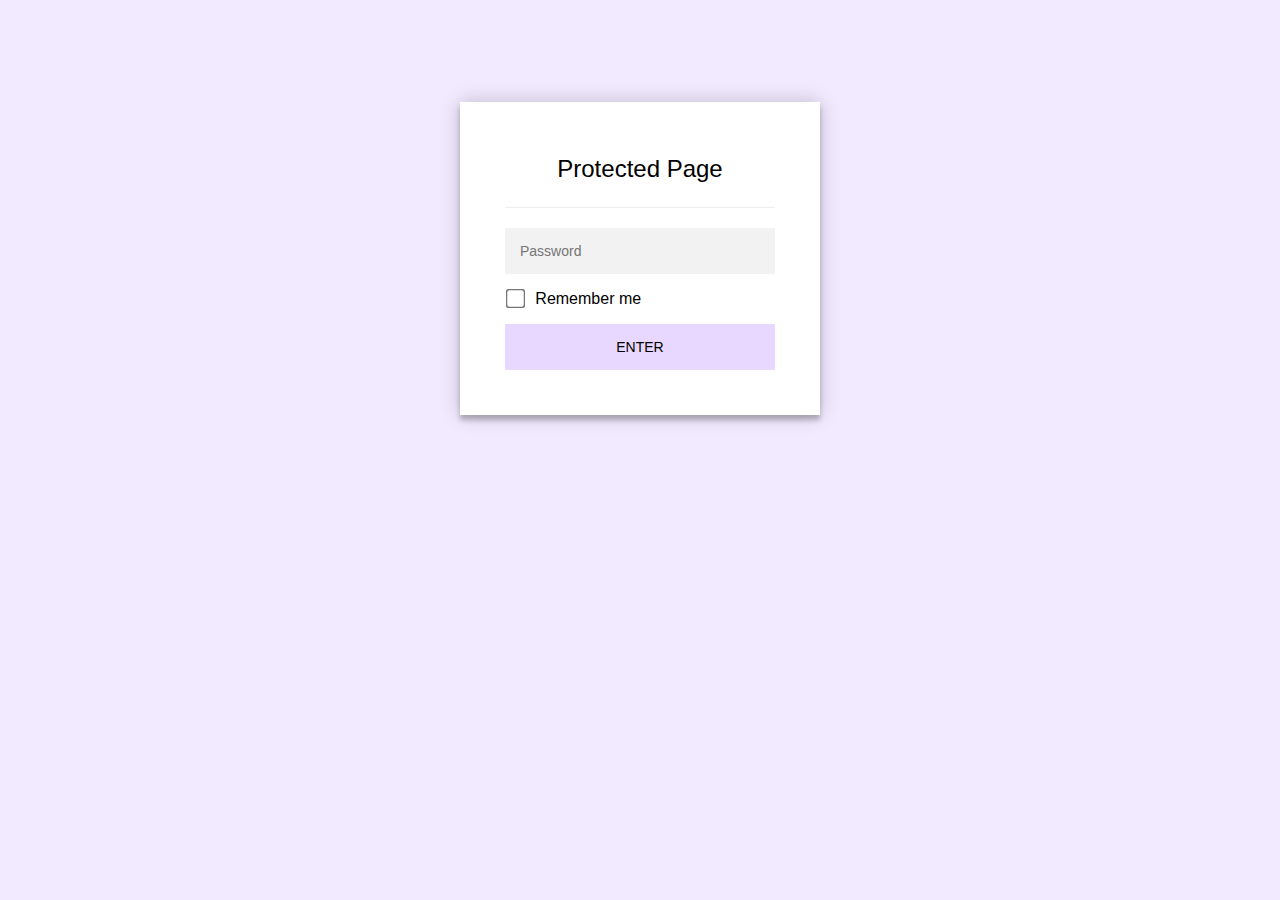
==== nextask/index.html @ 7723ce6f "encrypted" ====
<!DOCTYPE html>
<html class="staticrypt-html">
    <head>
        <meta charset="utf-8" />
        <title>Protected Page</title>
        <meta name="viewport" content="width=device-width, initial-scale=1" />

        <!-- do not cache this page -->
        <meta http-equiv="cache-control" content="max-age=0" />
        <meta http-equiv="cache-control" content="no-cache" />
        <meta http-equiv="expires" content="0" />
        <meta http-equiv="expires" content="Tue, 01 Jan 1980 1:00:00 GMT" />
        <meta http-equiv="pragma" content="no-cache" />

        <style>
            .staticrypt-hr {
                margin-top: 20px;
                margin-bottom: 20px;
                border: 0;
                border-top: 1px solid #eee;
            }

            .staticrypt-page {
                width: 360px;
                padding: 8% 0 0;
                margin: auto;
                box-sizing: border-box;
            }

            .staticrypt-form {
                position: relative;
                z-index: 1;
                background: #ffffff;
                max-width: 360px;
                margin: 0 auto 100px;
                padding: 45px;
                text-align: center;
                box-shadow: 0 0 20px 0 rgba(0, 0, 0, 0.2), 0 5px 5px 0 rgba(0, 0, 0, 0.24);
            }

            .staticrypt-form input[type="password"] {
                outline: 0;
                background: #f2f2f2;
                width: 100%;
                border: 0;
                margin: 0 0 15px;
                padding: 15px;
                box-sizing: border-box;
                font-size: 14px;
            }

            .staticrypt-form .staticrypt-decrypt-button {
                text-transform: uppercase;
                outline: 0;
                background: #E8D8FF;
                width: 100%;
                border: 0;
                padding: 15px;
                color: #000;
                font-size: 14px;
                cursor: pointer;
            }

            .staticrypt-form .staticrypt-decrypt-button:hover,
            .staticrypt-form .staticrypt-decrypt-button:active,
            .staticrypt-form .staticrypt-decrypt-button:focus {
                background: #E8D8FF;
                filter: brightness(92%);
            }

            .staticrypt-html {
                height: 100%;
            }

            .staticrypt-body {
                height: 100%;
                margin: 0;
            }

            .staticrypt-content {
                height: 100%;
                margin-bottom: 1em;
                background: #F2EAFF;
                font-family: "Arial", sans-serif;
                -webkit-font-smoothing: antialiased;
                -moz-osx-font-smoothing: grayscale;
            }

            .staticrypt-instructions {
                margin-top: -1em;
                margin-bottom: 1em;
            }

            .staticrypt-title {
                font-size: 1.5em;
            }

            label.staticrypt-remember {
                display: flex;
                align-items: center;
                margin-bottom: 1em;
            }

            .staticrypt-remember input[type="checkbox"] {
                transform: scale(1.5);
                margin-right: 1em;
            }

            .hidden {
                display: none !important;
            }

            .staticrypt-spinner-container {
                height: 100%;
                display: flex;
                align-items: center;
                justify-content: center;
            }

            .staticrypt-spinner {
                display: inline-block;
                width: 2rem;
                height: 2rem;
                vertical-align: text-bottom;
                border: 0.25em solid gray;
                border-right-color: transparent;
                border-radius: 50%;
                -webkit-animation: spinner-border 0.75s linear infinite;
                animation: spinner-border 0.75s linear infinite;
                animation-duration: 0.75s;
                animation-timing-function: linear;
                animation-delay: 0s;
                animation-iteration-count: infinite;
                animation-direction: normal;
                animation-fill-mode: none;
                animation-play-state: running;
                animation-name: spinner-border;
            }

            @keyframes spinner-border {
                100% {
                    transform: rotate(360deg);
                }
            }
        </style>
    </head>

    <body class="staticrypt-body">
        <div id="staticrypt_loading" class="staticrypt-spinner-container">
            <div class="staticrypt-spinner"></div>
        </div>

        <div id="staticrypt_content" class="staticrypt-content hidden">
            <div class="staticrypt-page">
                <div class="staticrypt-form">
                    <div class="staticrypt-instructions">
                        <p class="staticrypt-title">Protected Page</p>
                        <p></p>
                    </div>

                    <hr class="staticrypt-hr" />

                    <form id="staticrypt-form" action="#" method="post">
                        <input
                            id="staticrypt-password"
                            type="password"
                            name="password"
                            placeholder="Password"
                            autofocus
                        />

                        <label id="staticrypt-remember-label" class="staticrypt-remember hidden">
                            <input id="staticrypt-remember" type="checkbox" name="remember" />
                            Remember me
                        </label>

                        <input type="submit" class="staticrypt-decrypt-button" value="Enter" />
                    </form>
                </div>
            </div>
        </div>

        <script>
            // these variables will be filled when generating the file - the template format is 'variable_name'
            const staticryptInitiator = 
            ((function(){
  const exports = {};
  const cryptoEngine = ((function(){
  const exports = {};
  const { subtle } = crypto;

const IV_BITS = 16 * 8;
const HEX_BITS = 4;
const ENCRYPTION_ALGO = "AES-CBC";

/**
 * Translates between utf8 encoded hexadecimal strings
 * and Uint8Array bytes.
 */
const HexEncoder = {
    /**
     * hex string -> bytes
     * @param {string} hexString
     * @returns {Uint8Array}
     */
    parse: function (hexString) {
        if (hexString.length % 2 !== 0) throw "Invalid hexString";
        const arrayBuffer = new Uint8Array(hexString.length / 2);

        for (let i = 0; i < hexString.length; i += 2) {
            const byteValue = parseInt(hexString.substring(i, i + 2), 16);
            if (isNaN(byteValue)) {
                throw "Invalid hexString";
            }
            arrayBuffer[i / 2] = byteValue;
        }
        return arrayBuffer;
    },

    /**
     * bytes -> hex string
     * @param {Uint8Array} bytes
     * @returns {string}
     */
    stringify: function (bytes) {
        const hexBytes = [];

        for (let i = 0; i < bytes.length; ++i) {
            let byteString = bytes[i].toString(16);
            if (byteString.length < 2) {
                byteString = "0" + byteString;
            }
            hexBytes.push(byteString);
        }
        return hexBytes.join("");
    },
};

/**
 * Translates between utf8 strings and Uint8Array bytes.
 */
const UTF8Encoder = {
    parse: function (str) {
        return new TextEncoder().encode(str);
    },

    stringify: function (bytes) {
        return new TextDecoder().decode(bytes);
    },
};

/**
 * Salt and encrypt a msg with a password.
 */
async function encrypt(msg, hashedPassword) {
    // Must be 16 bytes, unpredictable, and preferably cryptographically random. However, it need not be secret.
    // https://developer.mozilla.org/en-US/docs/Web/API/SubtleCrypto/encrypt#parameters
    const iv = crypto.getRandomValues(new Uint8Array(IV_BITS / 8));

    const key = await subtle.importKey("raw", HexEncoder.parse(hashedPassword), ENCRYPTION_ALGO, false, ["encrypt"]);

    const encrypted = await subtle.encrypt(
        {
            name: ENCRYPTION_ALGO,
            iv: iv,
        },
        key,
        UTF8Encoder.parse(msg)
    );

    // iv will be 32 hex characters, we prepend it to the ciphertext for use in decryption
    return HexEncoder.stringify(iv) + HexEncoder.stringify(new Uint8Array(encrypted));
}
exports.encrypt = encrypt;

/**
 * Decrypt a salted msg using a password.
 *
 * @param {string} encryptedMsg
 * @param {string} hashedPassword
 * @returns {Promise<string>}
 */
async function decrypt(encryptedMsg, hashedPassword) {
    const ivLength = IV_BITS / HEX_BITS;
    const iv = HexEncoder.parse(encryptedMsg.substring(0, ivLength));
    const encrypted = encryptedMsg.substring(ivLength);

    const key = await subtle.importKey("raw", HexEncoder.parse(hashedPassword), ENCRYPTION_ALGO, false, ["decrypt"]);

    const outBuffer = await subtle.decrypt(
        {
            name: ENCRYPTION_ALGO,
            iv: iv,
        },
        key,
        HexEncoder.parse(encrypted)
    );

    return UTF8Encoder.stringify(new Uint8Array(outBuffer));
}
exports.decrypt = decrypt;

/**
 * Salt and hash the password so it can be stored in localStorage without opening a password reuse vulnerability.
 *
 * @param {string} password
 * @param {string} salt
 * @returns {Promise<string>}
 */
async function hashPassword(password, salt) {
    // we hash the password in multiple steps, each adding more iterations. This is because we used to allow less
    // iterations, so for backward compatibility reasons, we need to support going from that to more iterations.
    let hashedPassword = await hashLegacyRound(password, salt);

    hashedPassword = await hashSecondRound(hashedPassword, salt);

    return hashThirdRound(hashedPassword, salt);
}
exports.hashPassword = hashPassword;

/**
 * This hashes the password with 1k iterations. This is a low number, we need this function to support backwards
 * compatibility.
 *
 * @param {string} password
 * @param {string} salt
 * @returns {Promise<string>}
 */
function hashLegacyRound(password, salt) {
    return pbkdf2(password, salt, 1000, "SHA-1");
}
exports.hashLegacyRound = hashLegacyRound;

/**
 * Add a second round of iterations. This is because we used to use 1k, so for backwards compatibility with
 * remember-me/autodecrypt links, we need to support going from that to more iterations.
 *
 * @param hashedPassword
 * @param salt
 * @returns {Promise<string>}
 */
function hashSecondRound(hashedPassword, salt) {
    return pbkdf2(hashedPassword, salt, 14000, "SHA-256");
}
exports.hashSecondRound = hashSecondRound;

/**
 * Add a third round of iterations to bring total number to 600k. This is because we used to use 1k, then 15k, so for
 * backwards compatibility with remember-me/autodecrypt links, we need to support going from that to more iterations.
 *
 * @param hashedPassword
 * @param salt
 * @returns {Promise<string>}
 */
function hashThirdRound(hashedPassword, salt) {
    return pbkdf2(hashedPassword, salt, 585000, "SHA-256");
}
exports.hashThirdRound = hashThirdRound;

/**
 * Salt and hash the password so it can be stored in localStorage without opening a password reuse vulnerability.
 *
 * @param {string} password
 * @param {string} salt
 * @param {int} iterations
 * @param {string} hashAlgorithm
 * @returns {Promise<string>}
 */
async function pbkdf2(password, salt, iterations, hashAlgorithm) {
    const key = await subtle.importKey("raw", UTF8Encoder.parse(password), "PBKDF2", false, ["deriveBits"]);

    const keyBytes = await subtle.deriveBits(
        {
            name: "PBKDF2",
            hash: hashAlgorithm,
            iterations,
            salt: UTF8Encoder.parse(salt),
        },
        key,
        256
    );

    return HexEncoder.stringify(new Uint8Array(keyBytes));
}

function generateRandomSalt() {
    const bytes = crypto.getRandomValues(new Uint8Array(128 / 8));

    return HexEncoder.stringify(new Uint8Array(bytes));
}
exports.generateRandomSalt = generateRandomSalt;

async function signMessage(hashedPassword, message) {
    const key = await subtle.importKey(
        "raw",
        HexEncoder.parse(hashedPassword),
        {
            name: "HMAC",
            hash: "SHA-256",
        },
        false,
        ["sign"]
    );
    const signature = await subtle.sign("HMAC", key, UTF8Encoder.parse(message));

    return HexEncoder.stringify(new Uint8Array(signature));
}
exports.signMessage = signMessage;

function getRandomAlphanum() {
    const possibleCharacters = "abcdefghijklmnopqrstuvwxyzABCDEFGHIJKLMNOPQRSTUVWXYZ0123456789";

    let byteArray;
    let parsedInt;

    // Keep generating new random bytes until we get a value that falls
    // within a range that can be evenly divided by possibleCharacters.length
    do {
        byteArray = crypto.getRandomValues(new Uint8Array(1));
        // extract the lowest byte to get an int from 0 to 255 (probably unnecessary, since we're only generating 1 byte)
        parsedInt = byteArray[0] & 0xff;
    } while (parsedInt >= 256 - (256 % possibleCharacters.length));

    // Take the modulo of the parsed integer to get a random number between 0 and totalLength - 1
    const randomIndex = parsedInt % possibleCharacters.length;

    return possibleCharacters[randomIndex];
}

/**
 * Generate a random string of a given length.
 *
 * @param {int} length
 * @returns {string}
 */
function generateRandomString(length) {
    let randomString = "";

    for (let i = 0; i < length; i++) {
        randomString += getRandomAlphanum();
    }

    return randomString;
}
exports.generateRandomString = generateRandomString;

  return exports;
})());
const codec = ((function(){
  const exports = {};
  /**
 * Initialize the codec with the provided cryptoEngine - this return functions to encode and decode messages.
 *
 * @param cryptoEngine - the engine to use for encryption / decryption
 */
function init(cryptoEngine) {
    const exports = {};

    /**
     * Top-level function for encoding a message.
     * Includes password hashing, encryption, and signing.
     *
     * @param {string} msg
     * @param {string} password
     * @param {string} salt
     *
     * @returns {string} The encoded text
     */
    async function encode(msg, password, salt) {
        const hashedPassword = await cryptoEngine.hashPassword(password, salt);

        const encrypted = await cryptoEngine.encrypt(msg, hashedPassword);

        // we use the hashed password in the HMAC because this is effectively what will be used a password (so we can store
        // it in localStorage safely, we don't use the clear text password)
        const hmac = await cryptoEngine.signMessage(hashedPassword, encrypted);

        return hmac + encrypted;
    }
    exports.encode = encode;

    /**
     * Encode using a password that has already been hashed. This is useful to encode multiple messages in a row, that way
     * we don't need to hash the password multiple times.
     *
     * @param {string} msg
     * @param {string} hashedPassword
     *
     * @returns {string} The encoded text
     */
    async function encodeWithHashedPassword(msg, hashedPassword) {
        const encrypted = await cryptoEngine.encrypt(msg, hashedPassword);

        // we use the hashed password in the HMAC because this is effectively what will be used a password (so we can store
        // it in localStorage safely, we don't use the clear text password)
        const hmac = await cryptoEngine.signMessage(hashedPassword, encrypted);

        return hmac + encrypted;
    }
    exports.encodeWithHashedPassword = encodeWithHashedPassword;

    /**
     * Top-level function for decoding a message.
     * Includes signature check and decryption.
     *
     * @param {string} signedMsg
     * @param {string} hashedPassword
     * @param {string} salt
     * @param {int} backwardCompatibleAttempt
     * @param {string} originalPassword
     *
     * @returns {Object} {success: true, decoded: string} | {success: false, message: string}
     */
    async function decode(signedMsg, hashedPassword, salt, backwardCompatibleAttempt = 0, originalPassword = "") {
        const encryptedHMAC = signedMsg.substring(0, 64);
        const encryptedMsg = signedMsg.substring(64);
        const decryptedHMAC = await cryptoEngine.signMessage(hashedPassword, encryptedMsg);

        if (decryptedHMAC !== encryptedHMAC) {
            // we have been raising the number of iterations in the hashing algorithm multiple times, so to support the old
            // remember-me/autodecrypt links we need to try bringing the old hashes up to speed.
            originalPassword = originalPassword || hashedPassword;
            if (backwardCompatibleAttempt === 0) {
                const updatedHashedPassword = await cryptoEngine.hashThirdRound(originalPassword, salt);

                return decode(signedMsg, updatedHashedPassword, salt, backwardCompatibleAttempt + 1, originalPassword);
            }
            if (backwardCompatibleAttempt === 1) {
                let updatedHashedPassword = await cryptoEngine.hashSecondRound(originalPassword, salt);
                updatedHashedPassword = await cryptoEngine.hashThirdRound(updatedHashedPassword, salt);

                return decode(signedMsg, updatedHashedPassword, salt, backwardCompatibleAttempt + 1, originalPassword);
            }

            return { success: false, message: "Signature mismatch" };
        }

        return {
            success: true,
            decoded: await cryptoEngine.decrypt(encryptedMsg, hashedPassword),
        };
    }
    exports.decode = decode;

    return exports;
}
exports.init = init;

  return exports;
})());
const decode = codec.init(cryptoEngine).decode;

/**
 * Initialize the staticrypt module, that exposes functions callbable by the password_template.
 *
 * @param {{
 *  staticryptEncryptedMsgUniqueVariableName: string,
 *  isRememberEnabled: boolean,
 *  rememberDurationInDays: number,
 *  staticryptSaltUniqueVariableName: string,
 * }} staticryptConfig - object of data that is stored on the password_template at encryption time.
 *
 * @param {{
 *  rememberExpirationKey: string,
 *  rememberPassphraseKey: string,
 *  replaceHtmlCallback: function,
 *  clearLocalStorageCallback: function,
 * }} templateConfig - object of data that can be configured by a custom password_template.
 */
function init(staticryptConfig, templateConfig) {
    const exports = {};

    /**
     * Decrypt our encrypted page, replace the whole HTML.
     *
     * @param {string} hashedPassword
     * @returns {Promise<boolean>}
     */
    async function decryptAndReplaceHtml(hashedPassword) {
        const { staticryptEncryptedMsgUniqueVariableName, staticryptSaltUniqueVariableName } = staticryptConfig;
        const { replaceHtmlCallback } = templateConfig;

        const result = await decode(
            staticryptEncryptedMsgUniqueVariableName,
            hashedPassword,
            staticryptSaltUniqueVariableName
        );
        if (!result.success) {
            return false;
        }
        const plainHTML = result.decoded;

        // if the user configured a callback call it, otherwise just replace the whole HTML
        if (typeof replaceHtmlCallback === "function") {
            replaceHtmlCallback(plainHTML);
        } else {
            document.write(plainHTML);
            document.close();
        }

        return true;
    }

    /**
     * Attempt to decrypt the page and replace the whole HTML.
     *
     * @param {string} password
     * @param {boolean} isRememberChecked
     *
     * @returns {Promise<{isSuccessful: boolean, hashedPassword?: string}>} - we return an object, so that if we want to
     *   expose more information in the future we can do it without breaking the password_template
     */
    async function handleDecryptionOfPage(password, isRememberChecked) {
        const { isRememberEnabled, rememberDurationInDays, staticryptSaltUniqueVariableName } = staticryptConfig;
        const { rememberExpirationKey, rememberPassphraseKey } = templateConfig;

        // decrypt and replace the whole page
        const hashedPassword = await cryptoEngine.hashPassword(password, staticryptSaltUniqueVariableName);

        const isDecryptionSuccessful = await decryptAndReplaceHtml(hashedPassword);

        if (!isDecryptionSuccessful) {
            return {
                isSuccessful: false,
                hashedPassword,
            };
        }

        // remember the hashedPassword and set its expiration if necessary
        if (isRememberEnabled && isRememberChecked) {
            window.localStorage.setItem(rememberPassphraseKey, hashedPassword);

            // set the expiration if the duration isn't 0 (meaning no expiration)
            if (rememberDurationInDays > 0) {
                window.localStorage.setItem(
                    rememberExpirationKey,
                    (new Date().getTime() + rememberDurationInDays * 24 * 60 * 60 * 1000).toString()
                );
            }
        }

        return {
            isSuccessful: true,
            hashedPassword,
        };
    }
    exports.handleDecryptionOfPage = handleDecryptionOfPage;

    /**
     * Clear localstorage from staticrypt related values
     */
    function clearLocalStorage() {
        const { clearLocalStorageCallback, rememberExpirationKey, rememberPassphraseKey } = templateConfig;

        if (typeof clearLocalStorageCallback === "function") {
            clearLocalStorageCallback();
        } else {
            localStorage.removeItem(rememberPassphraseKey);
            localStorage.removeItem(rememberExpirationKey);
        }
    }

    async function handleDecryptOnLoad() {
        let isSuccessful = await decryptOnLoadFromUrl();

        if (!isSuccessful) {
            isSuccessful = await decryptOnLoadFromRememberMe();
        }

        return { isSuccessful };
    }
    exports.handleDecryptOnLoad = handleDecryptOnLoad;

    /**
     * Clear storage if we are logging out
     *
     * @returns {boolean} - whether we logged out
     */
    function logoutIfNeeded() {
        const logoutKey = "staticrypt_logout";

        // handle logout through query param
        const queryParams = new URLSearchParams(window.location.search);
        if (queryParams.has(logoutKey)) {
            clearLocalStorage();
            return true;
        }

        // handle logout through URL fragment
        const hash = window.location.hash.substring(1);
        if (hash.includes(logoutKey)) {
            clearLocalStorage();
            return true;
        }

        return false;
    }

    /**
     * To be called on load: check if we want to try to decrypt and replace the HTML with the decrypted content, and
     * try to do it if needed.
     *
     * @returns {Promise<boolean>} true if we derypted and replaced the whole page, false otherwise
     */
    async function decryptOnLoadFromRememberMe() {
        const { rememberDurationInDays } = staticryptConfig;
        const { rememberExpirationKey, rememberPassphraseKey } = templateConfig;

        // if we are login out, terminate
        if (logoutIfNeeded()) {
            return false;
        }

        // if there is expiration configured, check if we're not beyond the expiration
        if (rememberDurationInDays && rememberDurationInDays > 0) {
            const expiration = localStorage.getItem(rememberExpirationKey),
                isExpired = expiration && new Date().getTime() > parseInt(expiration);

            if (isExpired) {
                clearLocalStorage();
                return false;
            }
        }

        const hashedPassword = localStorage.getItem(rememberPassphraseKey);

        if (hashedPassword) {
            // try to decrypt
            const isDecryptionSuccessful = await decryptAndReplaceHtml(hashedPassword);

            // if the decryption is unsuccessful the password might be wrong - silently clear the saved data and let
            // the user fill the password form again
            if (!isDecryptionSuccessful) {
                clearLocalStorage();
                return false;
            }

            return true;
        }

        return false;
    }

    function decryptOnLoadFromUrl() {
        const passwordKey = "staticrypt_pwd";

        // get the password from the query param
        const queryParams = new URLSearchParams(window.location.search);
        const hashedPasswordQuery = queryParams.get(passwordKey);

        // get the password from the url fragment
        const hashRegexMatch = window.location.hash.substring(1).match(new RegExp(passwordKey + "=(.*)"));
        const hashedPasswordFragment = hashRegexMatch ? hashRegexMatch[1] : null;

        const hashedPassword = hashedPasswordFragment || hashedPasswordQuery;

        if (hashedPassword) {
            return decryptAndReplaceHtml(hashedPassword);
        }

        return false;
    }

    return exports;
}
exports.init = init;

  return exports;
})());
        ;
            const templateError = "template_error",
                isRememberEnabled = true,
                staticryptConfig = {"staticryptEncryptedMsgUniqueVariableName":"[base64]","isRememberEnabled":true,"rememberDurationInDays":"30","staticryptSaltUniqueVariableName":"1cfbff9a20466d4423f7a93bfac87d4e"};

            // you can edit these values to customize some of the behavior of StatiCrypt
            const templateConfig = {
                rememberExpirationKey: "staticrypt_expiration",
                rememberPassphraseKey: "staticrypt_passphrase",
                replaceHtmlCallback: null,
                clearLocalStorageCallback: null,
            };

            // init the staticrypt engine
            const staticrypt = staticryptInitiator.init(staticryptConfig, templateConfig);

            // try to automatically decrypt on load if there is a saved password
            window.onload = async function () {
                const { isSuccessful } = await staticrypt.handleDecryptOnLoad();

                // if we didn't decrypt anything on load, show the password prompt. Otherwise the content has already been
                // replaced, no need to do anything
                if (!isSuccessful) {
                    // hide loading screen
                    document.getElementById("staticrypt_loading").classList.add("hidden");
                    document.getElementById("staticrypt_content").classList.remove("hidden");
                    document.getElementById("staticrypt-password").focus();

                    // show the remember me checkbox
                    if (isRememberEnabled) {
                        document.getElementById("staticrypt-remember-label").classList.remove("hidden");
                    }
                }
            };

            // handle password form submission
            document.getElementById("staticrypt-form").addEventListener("submit", async function (e) {
                e.preventDefault();

                const password = document.getElementById("staticrypt-password").value,
                    isRememberChecked = document.getElementById("staticrypt-remember").checked;

                const { isSuccessful } = await staticrypt.handleDecryptionOfPage(password, isRememberChecked);

                if (!isSuccessful) {
                    alert(templateError);
                }
            });
        </script>
    </body>
</html>
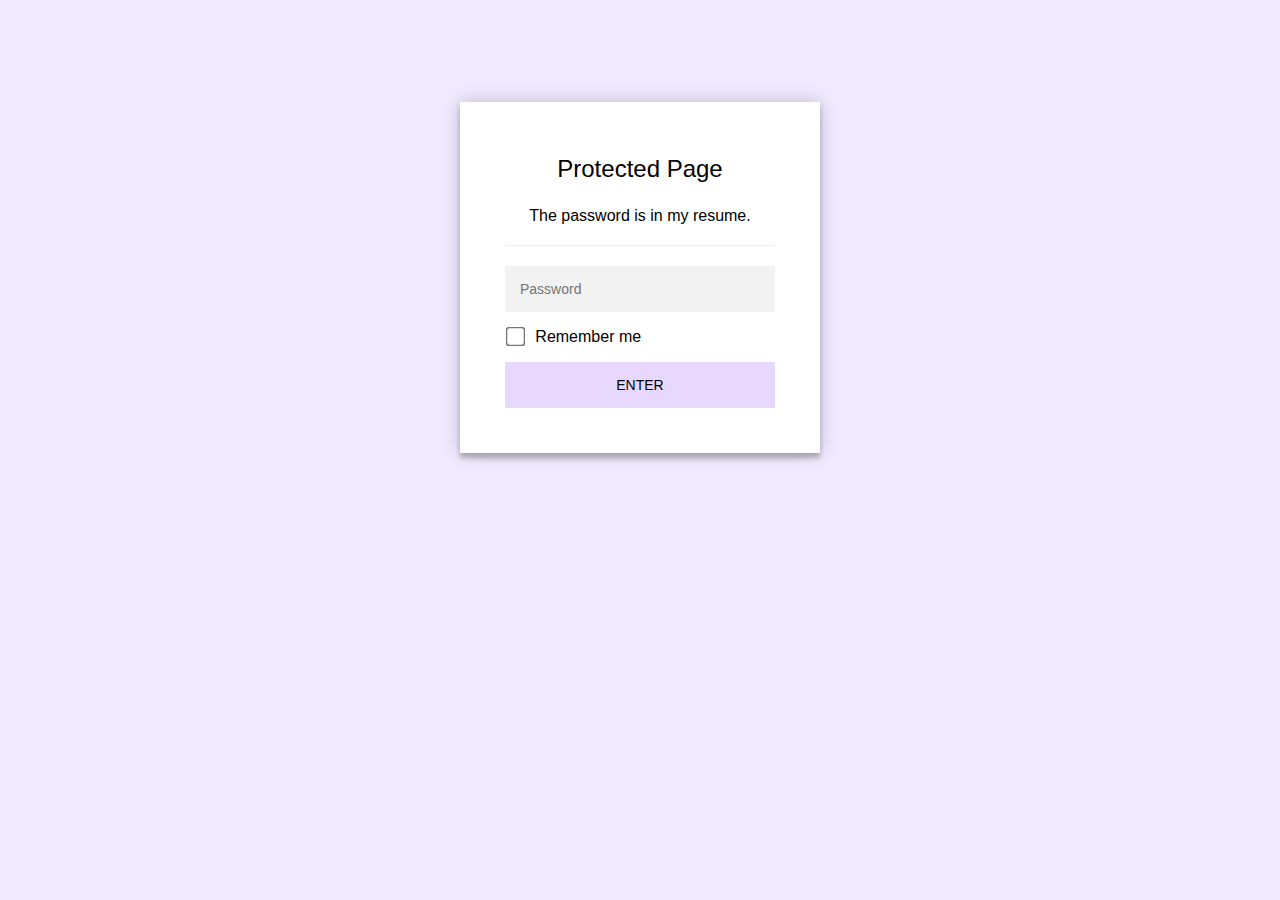
==== commit d9def8e5: "Update index.html" ====
--- a/nextask/index.html
+++ b/nextask/index.html
@@ -155,7 +155,8 @@
                 <div class="staticrypt-form">
                     <div class="staticrypt-instructions">
                         <p class="staticrypt-title">Protected Page</p>
-                        <p></p>
+                        <p>The password is in my resume.
+                    </p>
                     </div>
 
                     <hr class="staticrypt-hr" />
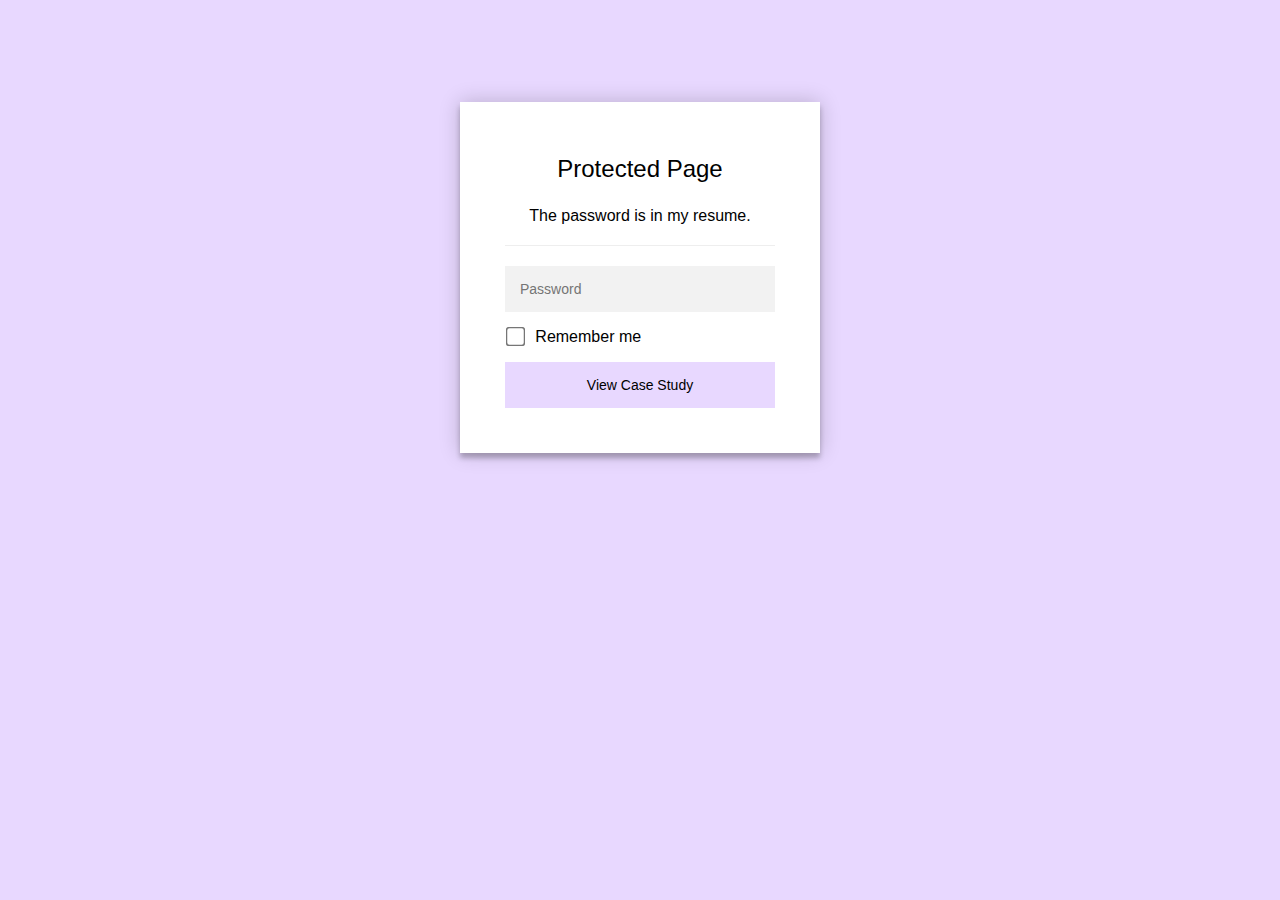
==== commit 72d5927f: "Restructured Odomo" ====
--- a/nextask/index.html
+++ b/nextask/index.html
@@ -50,7 +50,7 @@
             }
 
             .staticrypt-form .staticrypt-decrypt-button {
-                text-transform: uppercase;
+                
                 outline: 0;
                 background: #E8D8FF;
                 width: 100%;
@@ -80,7 +80,7 @@
             .staticrypt-content {
                 height: 100%;
                 margin-bottom: 1em;
-                background: #F2EAFF;
+                background: #E8D8FF;
                 font-family: "Arial", sans-serif;
                 -webkit-font-smoothing: antialiased;
                 -moz-osx-font-smoothing: grayscale;
@@ -155,8 +155,8 @@
                 <div class="staticrypt-form">
                     <div class="staticrypt-instructions">
                         <p class="staticrypt-title">Protected Page</p>
-                        <p>The password is in my resume.
-                    </p>
+                        <p><p>The password is in my resume.</p>
+</p>
                     </div>
 
                     <hr class="staticrypt-hr" />
@@ -175,7 +175,7 @@
                             Remember me
                         </label>
 
-                        <input type="submit" class="staticrypt-decrypt-button" value="Enter" />
+                        <input type="submit" class="staticrypt-decrypt-button" value="View Case Study" />
                     </form>
                 </div>
             </div>
@@ -771,7 +771,7 @@
         ;
             const templateError = "template_error",
                 isRememberEnabled = true,
-                staticryptConfig = {"staticryptEncryptedMsgUniqueVariableName":"[base64]","isRememberEnabled":true,"rememberDurationInDays":"30","staticryptSaltUniqueVariableName":"1cfbff9a20466d4423f7a93bfac87d4e"};
+                staticryptConfig = {"staticryptEncryptedMsgUniqueVariableName":"[base64]","isRememberEnabled":true,"rememberDurationInDays":"30","staticryptSaltUniqueVariableName":"c6a255b0e0f82609d46969e7123189ab"};
 
             // you can edit these values to customize some of the behavior of StatiCrypt
             const templateConfig = {
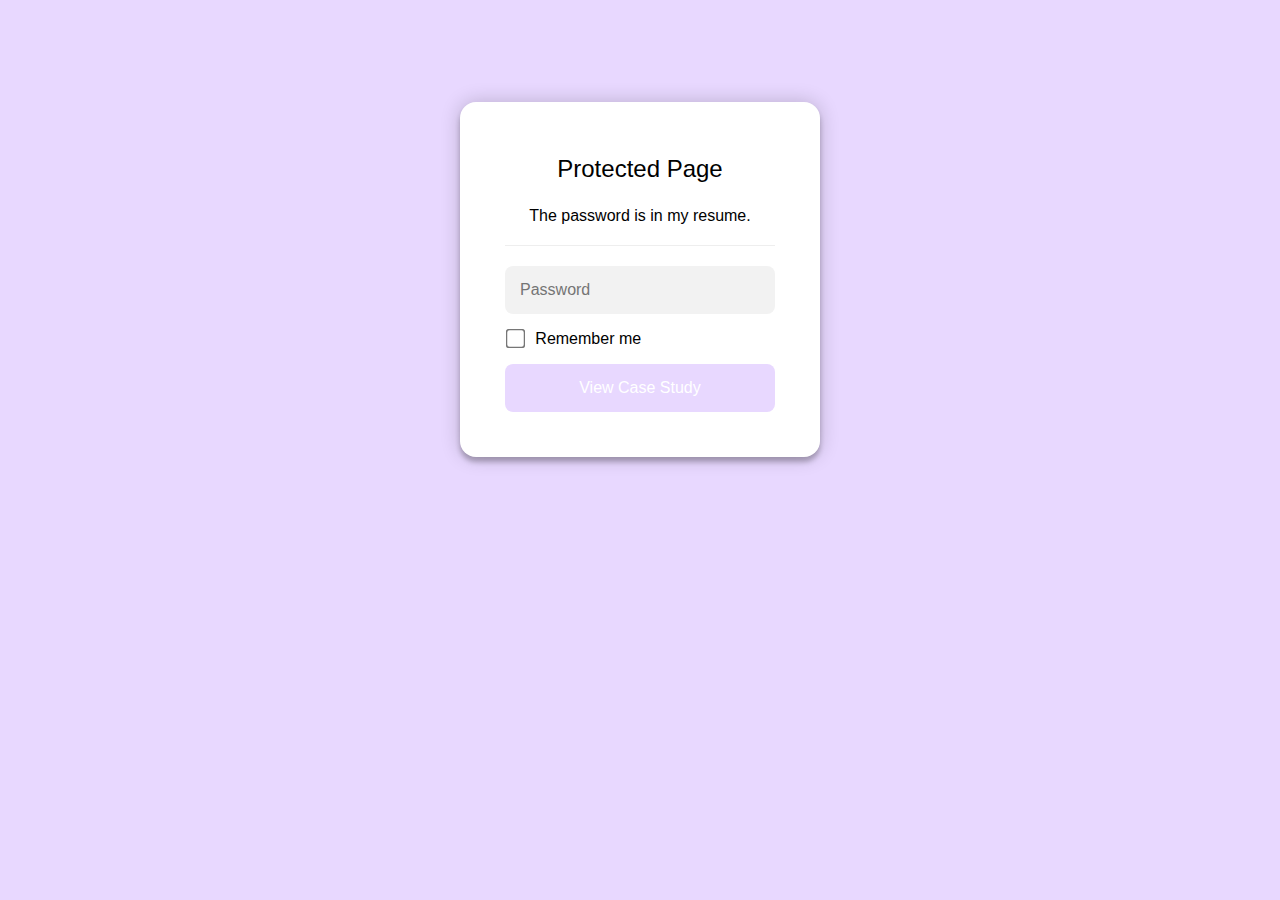
==== commit 30579da4: "WCAG" ====
--- a/nextask/index.html
+++ b/nextask/index.html
@@ -36,6 +36,7 @@
                 padding: 45px;
                 text-align: center;
                 box-shadow: 0 0 20px 0 rgba(0, 0, 0, 0.2), 0 5px 5px 0 rgba(0, 0, 0, 0.24);
+                border-radius: 16px;
             }
 
             .staticrypt-form input[type="password"] {
@@ -46,7 +47,8 @@
                 margin: 0 0 15px;
                 padding: 15px;
                 box-sizing: border-box;
-                font-size: 14px;
+                font-size: 16px;
+                border-radius: 8px;
             }
 
             .staticrypt-form .staticrypt-decrypt-button {
@@ -56,8 +58,9 @@
                 width: 100%;
                 border: 0;
                 padding: 15px;
-                color: #000;
-                font-size: 14px;
+                color: #ffffff;
+                font-size: 16px;
+                border-radius: 8px;
                 cursor: pointer;
             }
 
@@ -612,11 +615,17 @@
      *   expose more information in the future we can do it without breaking the password_template
      */
     async function handleDecryptionOfPage(password, isRememberChecked) {
-        const { isRememberEnabled, rememberDurationInDays, staticryptSaltUniqueVariableName } = staticryptConfig;
-        const { rememberExpirationKey, rememberPassphraseKey } = templateConfig;
+        const { staticryptSaltUniqueVariableName } = staticryptConfig;
 
         // decrypt and replace the whole page
         const hashedPassword = await cryptoEngine.hashPassword(password, staticryptSaltUniqueVariableName);
+        return handleDecryptionOfPageFromHash(hashedPassword, isRememberChecked);
+    }
+    exports.handleDecryptionOfPage = handleDecryptionOfPage;
+
+    async function handleDecryptionOfPageFromHash(hashedPassword, isRememberChecked) {
+        const { isRememberEnabled, rememberDurationInDays } = staticryptConfig;
+        const { rememberExpirationKey, rememberPassphraseKey } = templateConfig;
 
         const isDecryptionSuccessful = await decryptAndReplaceHtml(hashedPassword);
 
@@ -645,7 +654,7 @@
             hashedPassword,
         };
     }
-    exports.handleDecryptionOfPage = handleDecryptionOfPage;
+    exports.handleDecryptionOfPageFromHash = handleDecryptionOfPageFromHash;
 
     /**
      * Clear localstorage from staticrypt related values
@@ -742,21 +751,27 @@
         return false;
     }
 
-    function decryptOnLoadFromUrl() {
+    async function decryptOnLoadFromUrl() {
         const passwordKey = "staticrypt_pwd";
-
-        // get the password from the query param
+        const rememberMeKey = "remember_me";
+
+        // try to get the password from the query param (for backward compatibility - we now want to avoid this method,
+        // since it sends the hashed password to the server which isn't needed)
         const queryParams = new URLSearchParams(window.location.search);
         const hashedPasswordQuery = queryParams.get(passwordKey);
-
+        const rememberMeQuery = queryParams.get(rememberMeKey);
+
+        const urlFragment = window.location.hash.substring(1);
         // get the password from the url fragment
-        const hashRegexMatch = window.location.hash.substring(1).match(new RegExp(passwordKey + "=(.*)"));
-        const hashedPasswordFragment = hashRegexMatch ? hashRegexMatch[1] : null;
+        const hashedPasswordRegexMatch = urlFragment.match(new RegExp(passwordKey + "=([^&]*)"));
+        const hashedPasswordFragment = hashedPasswordRegexMatch ? hashedPasswordRegexMatch[1] : null;
+        const rememberMeFragment = urlFragment.includes(rememberMeKey);
 
         const hashedPassword = hashedPasswordFragment || hashedPasswordQuery;
+        const rememberMe = rememberMeFragment || rememberMeQuery;
 
         if (hashedPassword) {
-            return decryptAndReplaceHtml(hashedPassword);
+            return handleDecryptionOfPageFromHash(hashedPassword, rememberMe);
         }
 
         return false;
@@ -771,7 +786,7 @@
         ;
             const templateError = "template_error",
                 isRememberEnabled = true,
-                staticryptConfig = {"staticryptEncryptedMsgUniqueVariableName":"[base64]","isRememberEnabled":true,"rememberDurationInDays":"30","staticryptSaltUniqueVariableName":"c6a255b0e0f82609d46969e7123189ab"};
+                staticryptConfig = {"staticryptEncryptedMsgUniqueVariableName":"[base64]","isRememberEnabled":true,"rememberDurationInDays":0,"staticryptSaltUniqueVariableName":"a459eca06d075b0471bc49735ad3e7c9"};
 
             // you can edit these values to customize some of the behavior of StatiCrypt
             const templateConfig = {
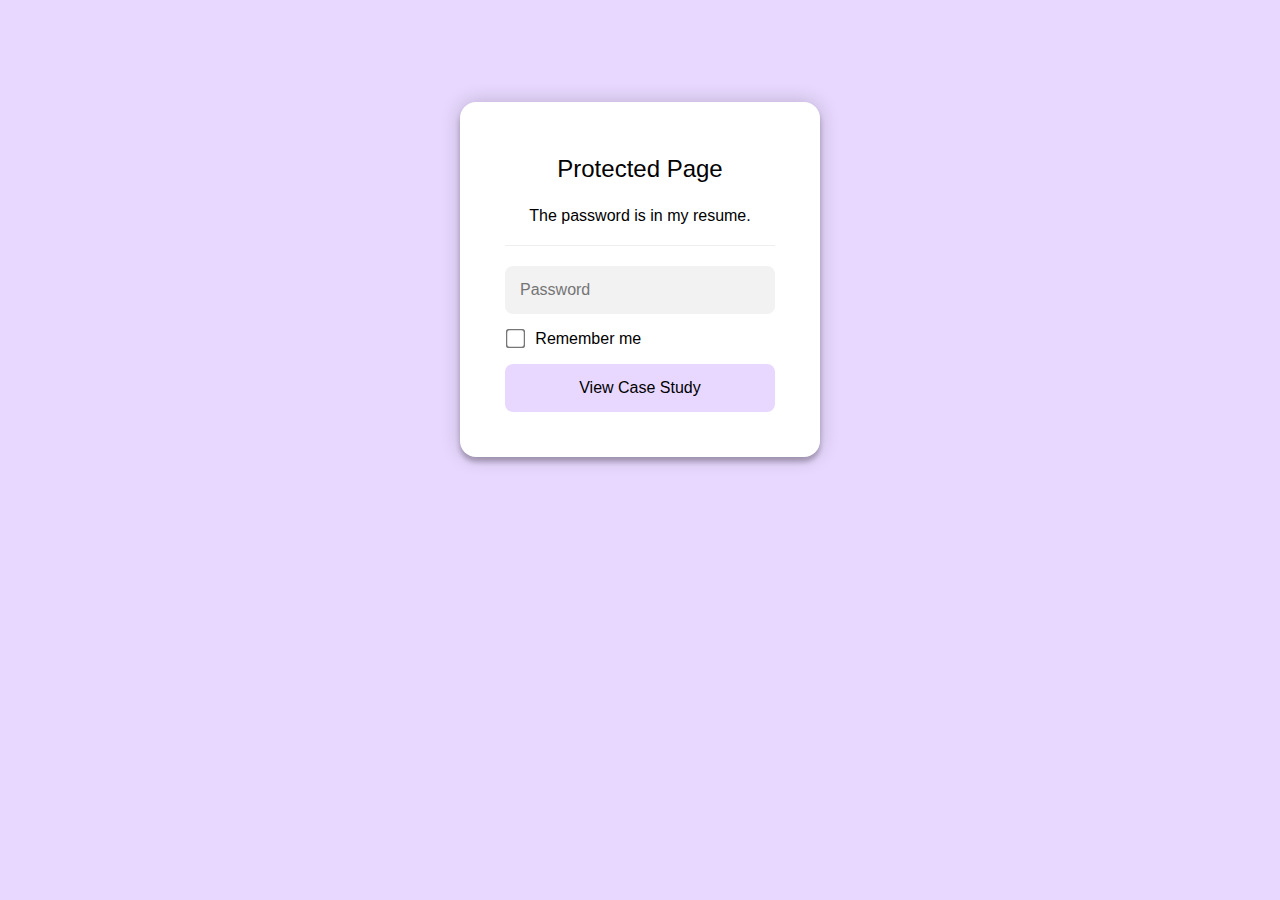
==== commit a88831cd: "Lock screen text color" ====
--- a/nextask/index.html
+++ b/nextask/index.html
@@ -58,7 +58,7 @@
                 width: 100%;
                 border: 0;
                 padding: 15px;
-                color: #ffffff;
+                color: #000;
                 font-size: 16px;
                 border-radius: 8px;
                 cursor: pointer;
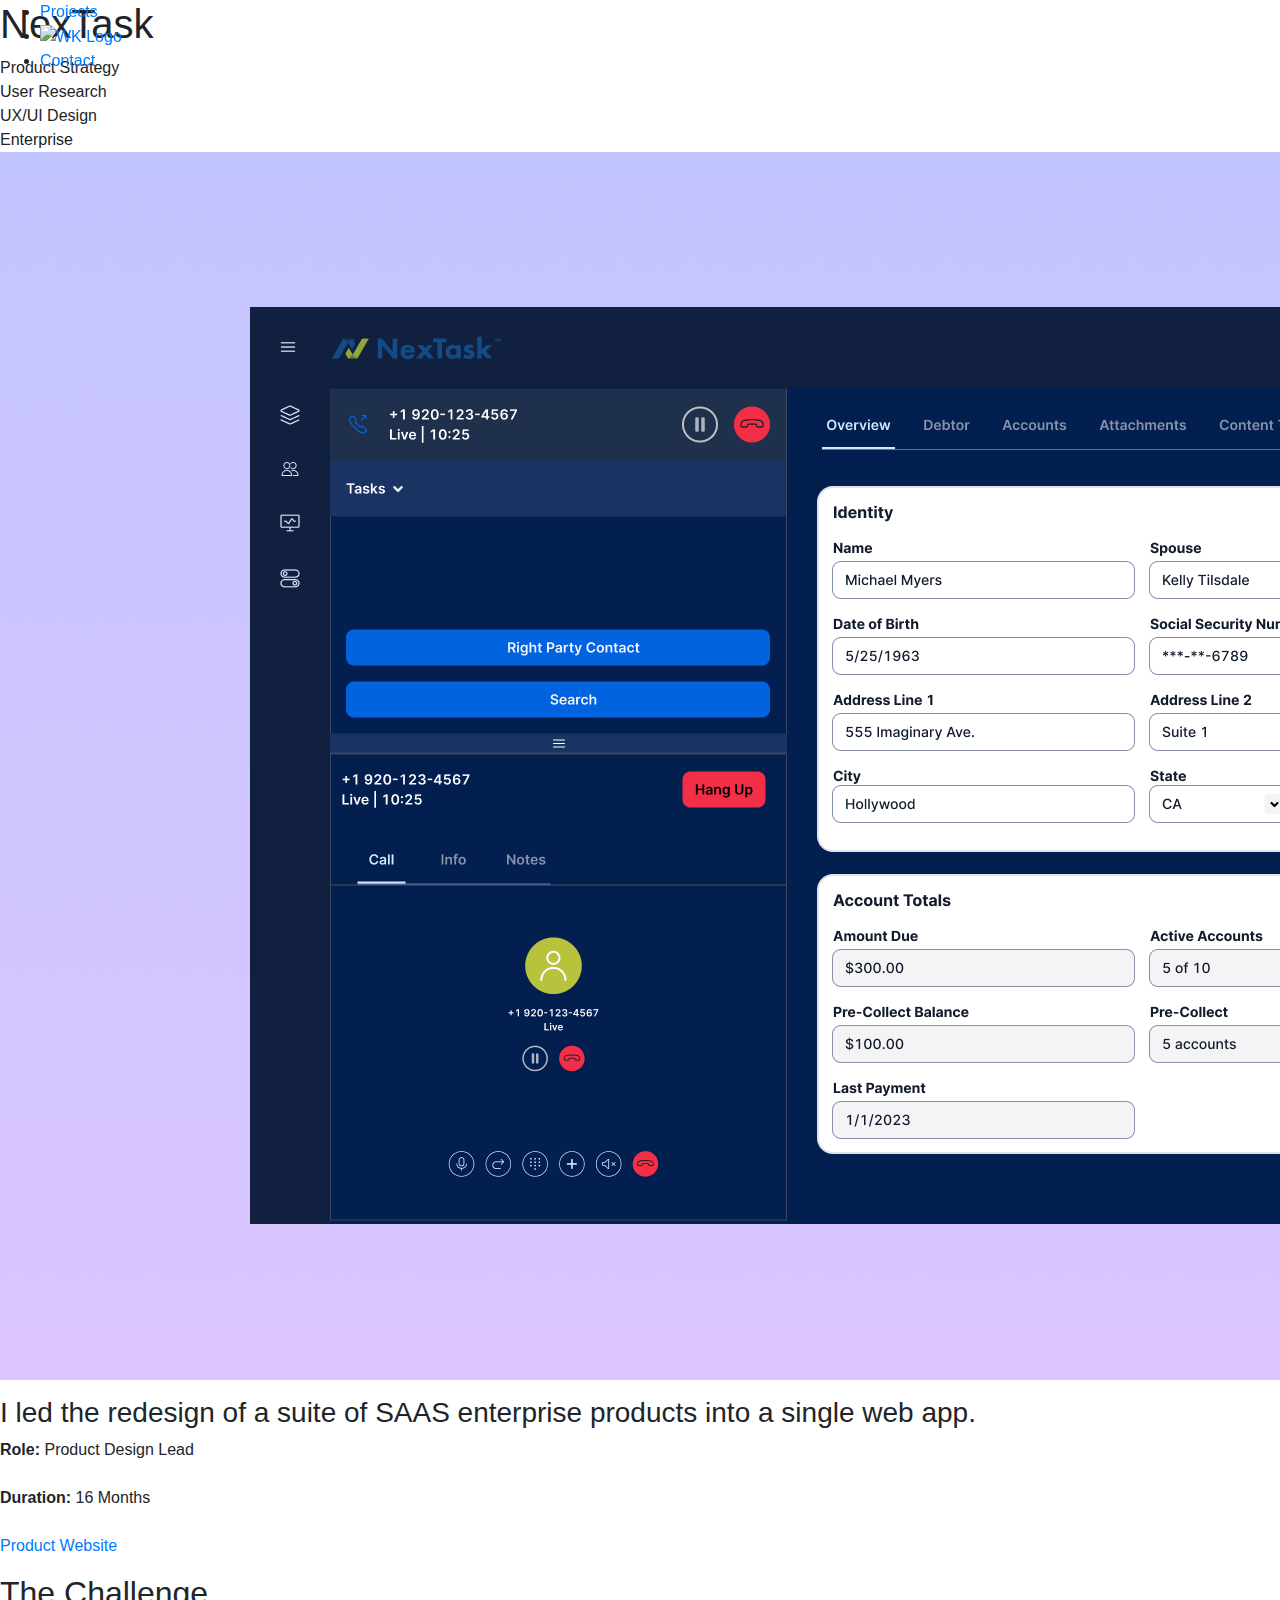
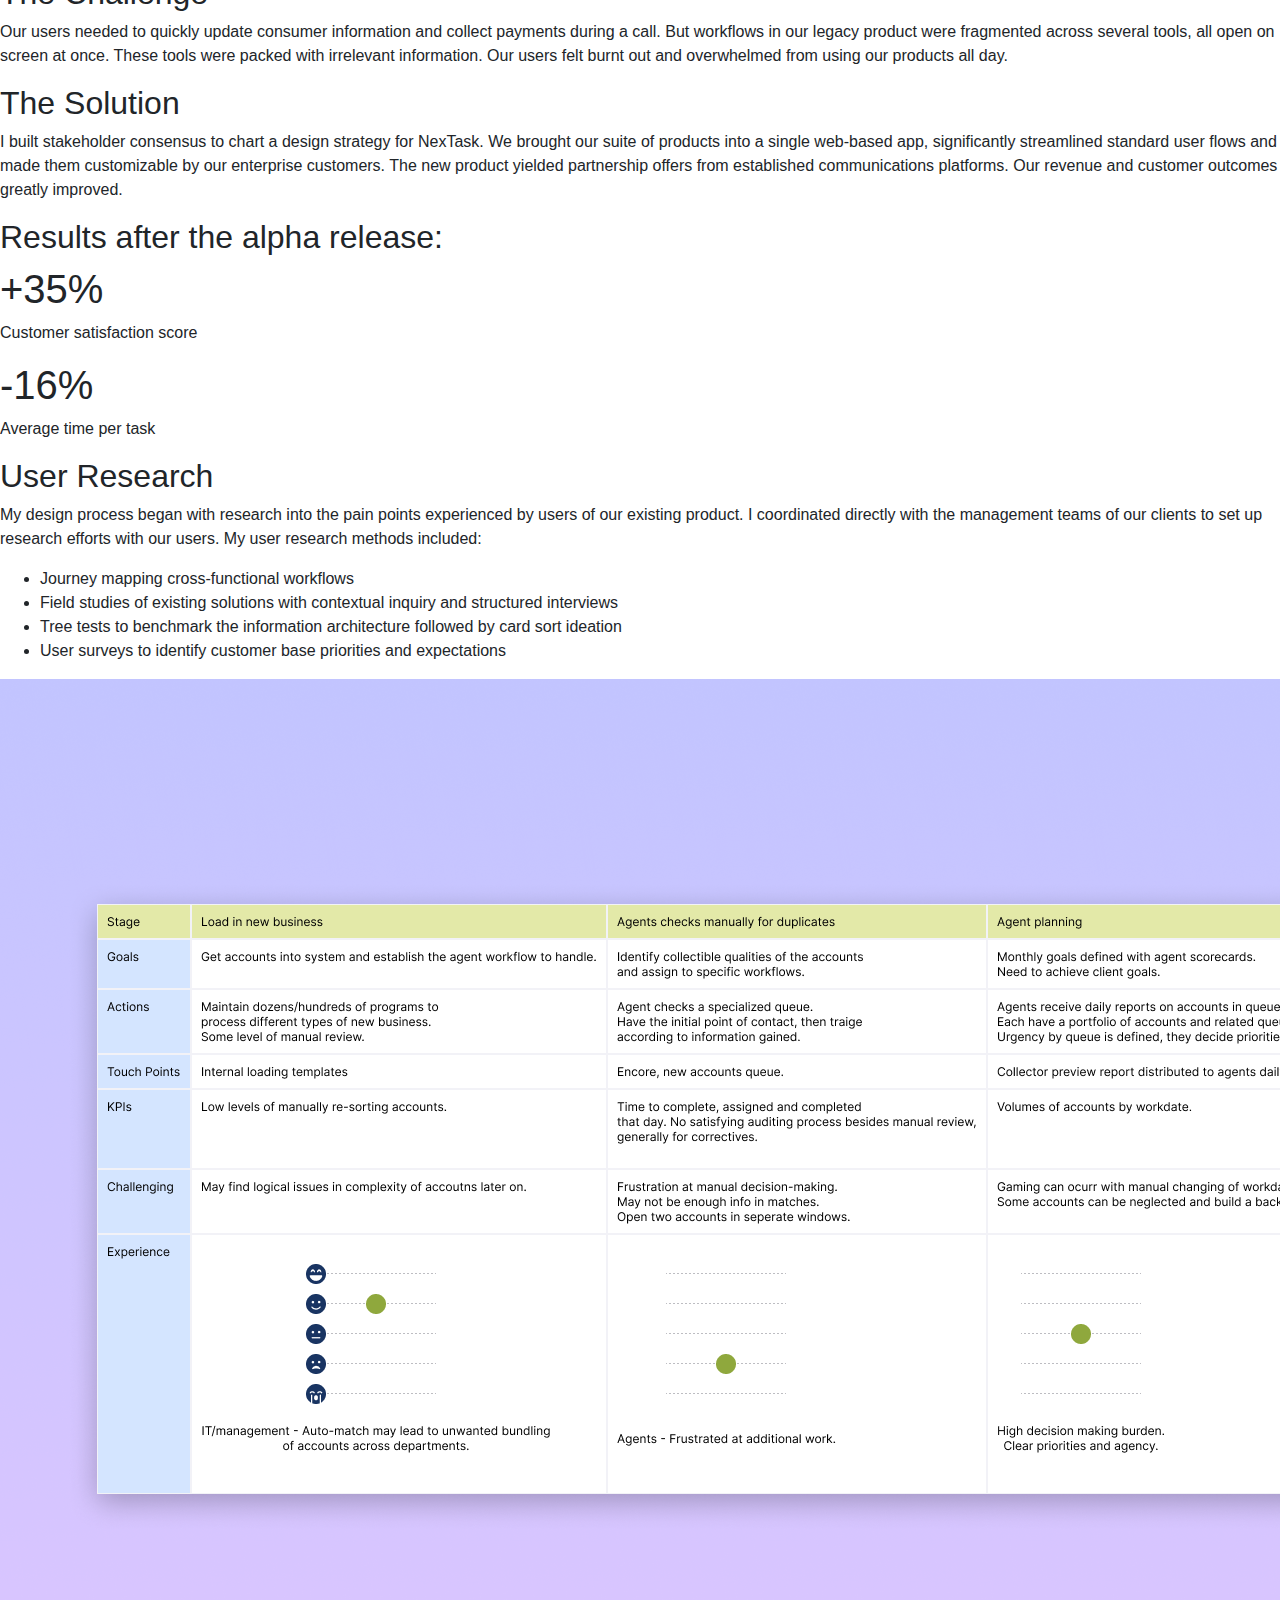
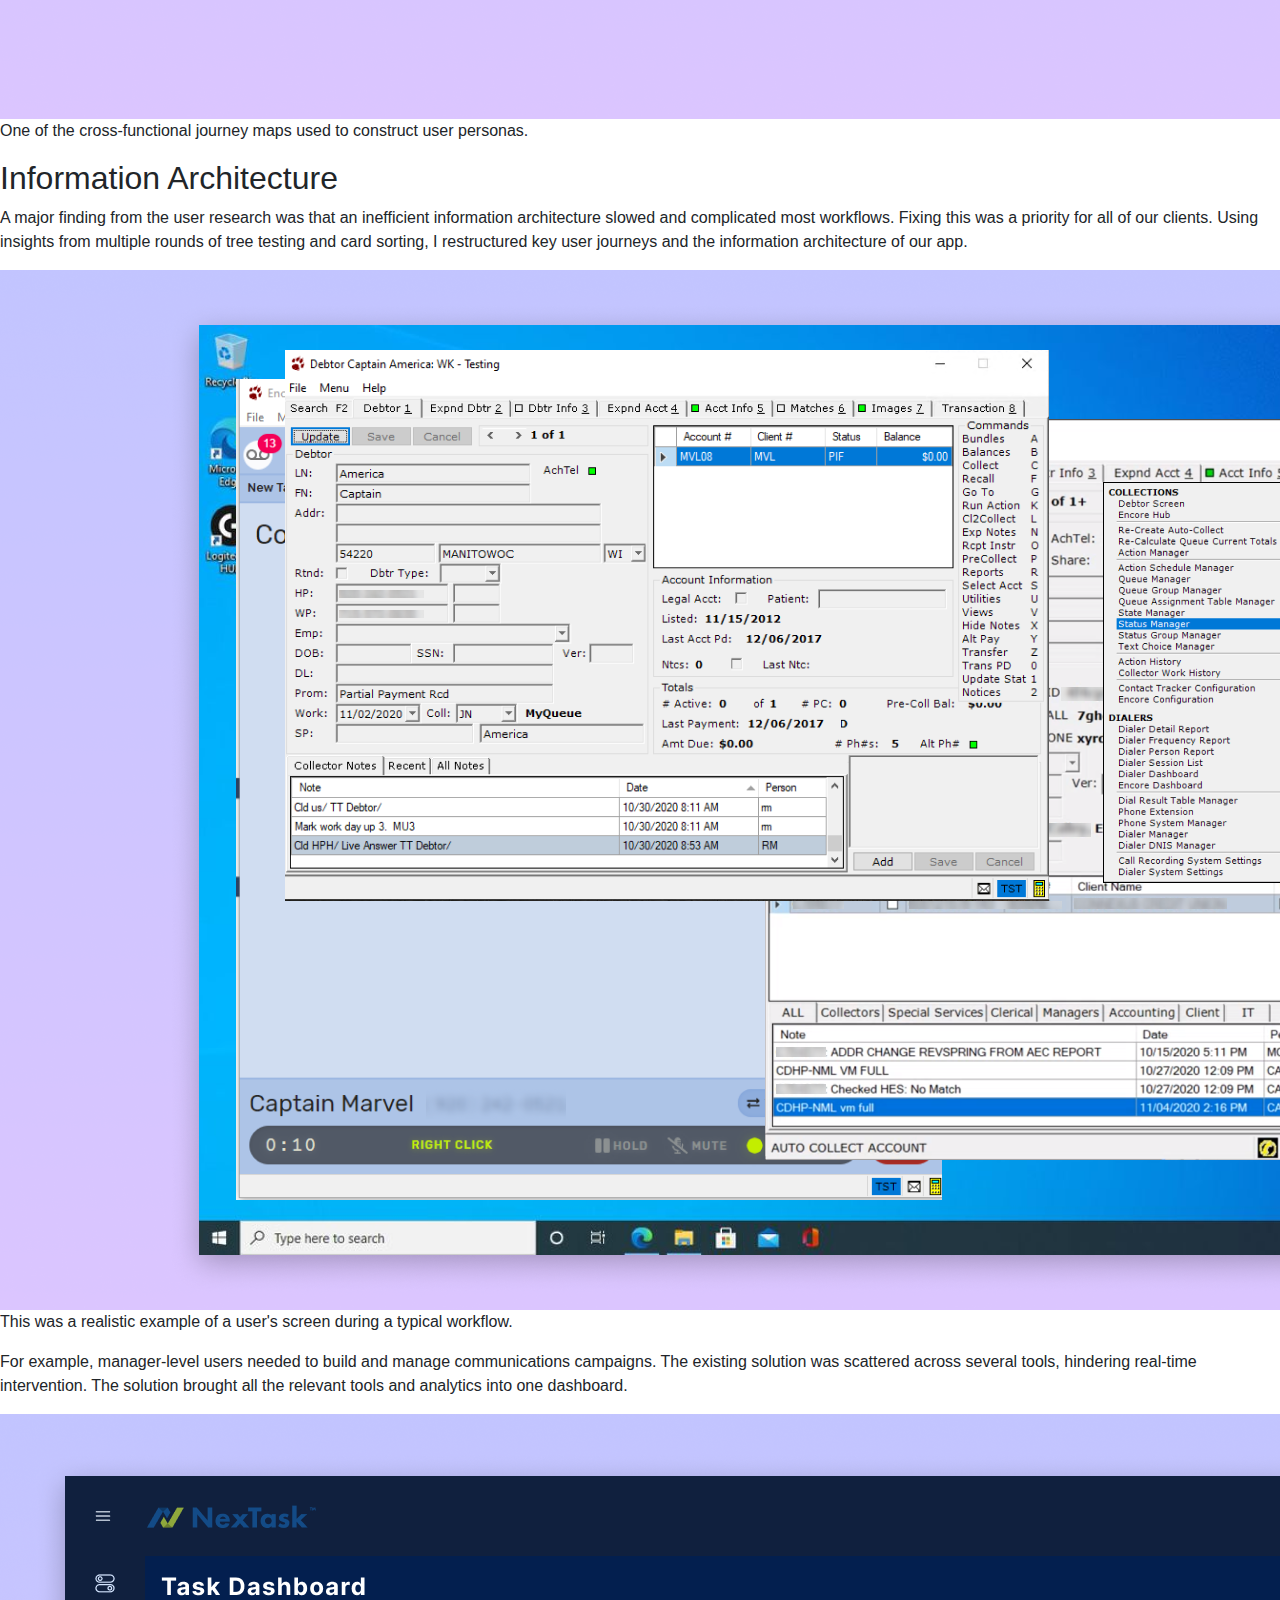
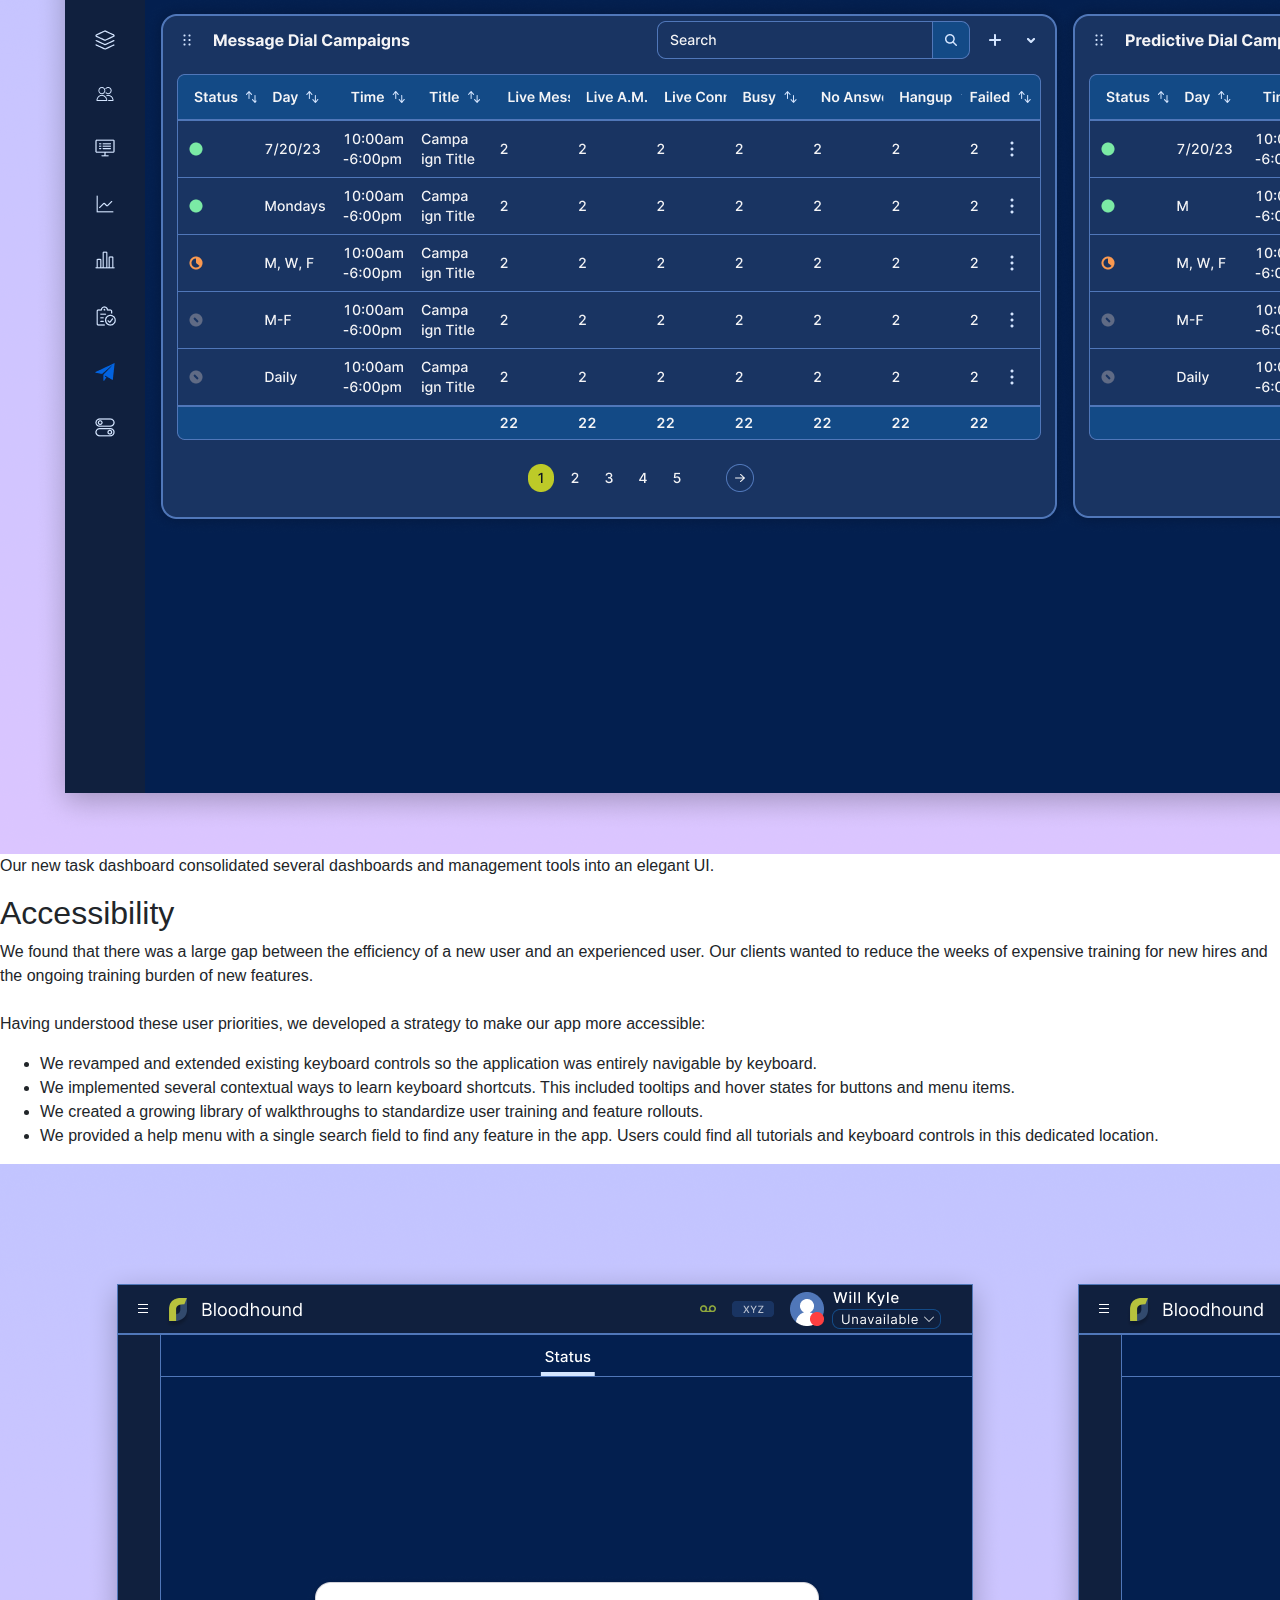
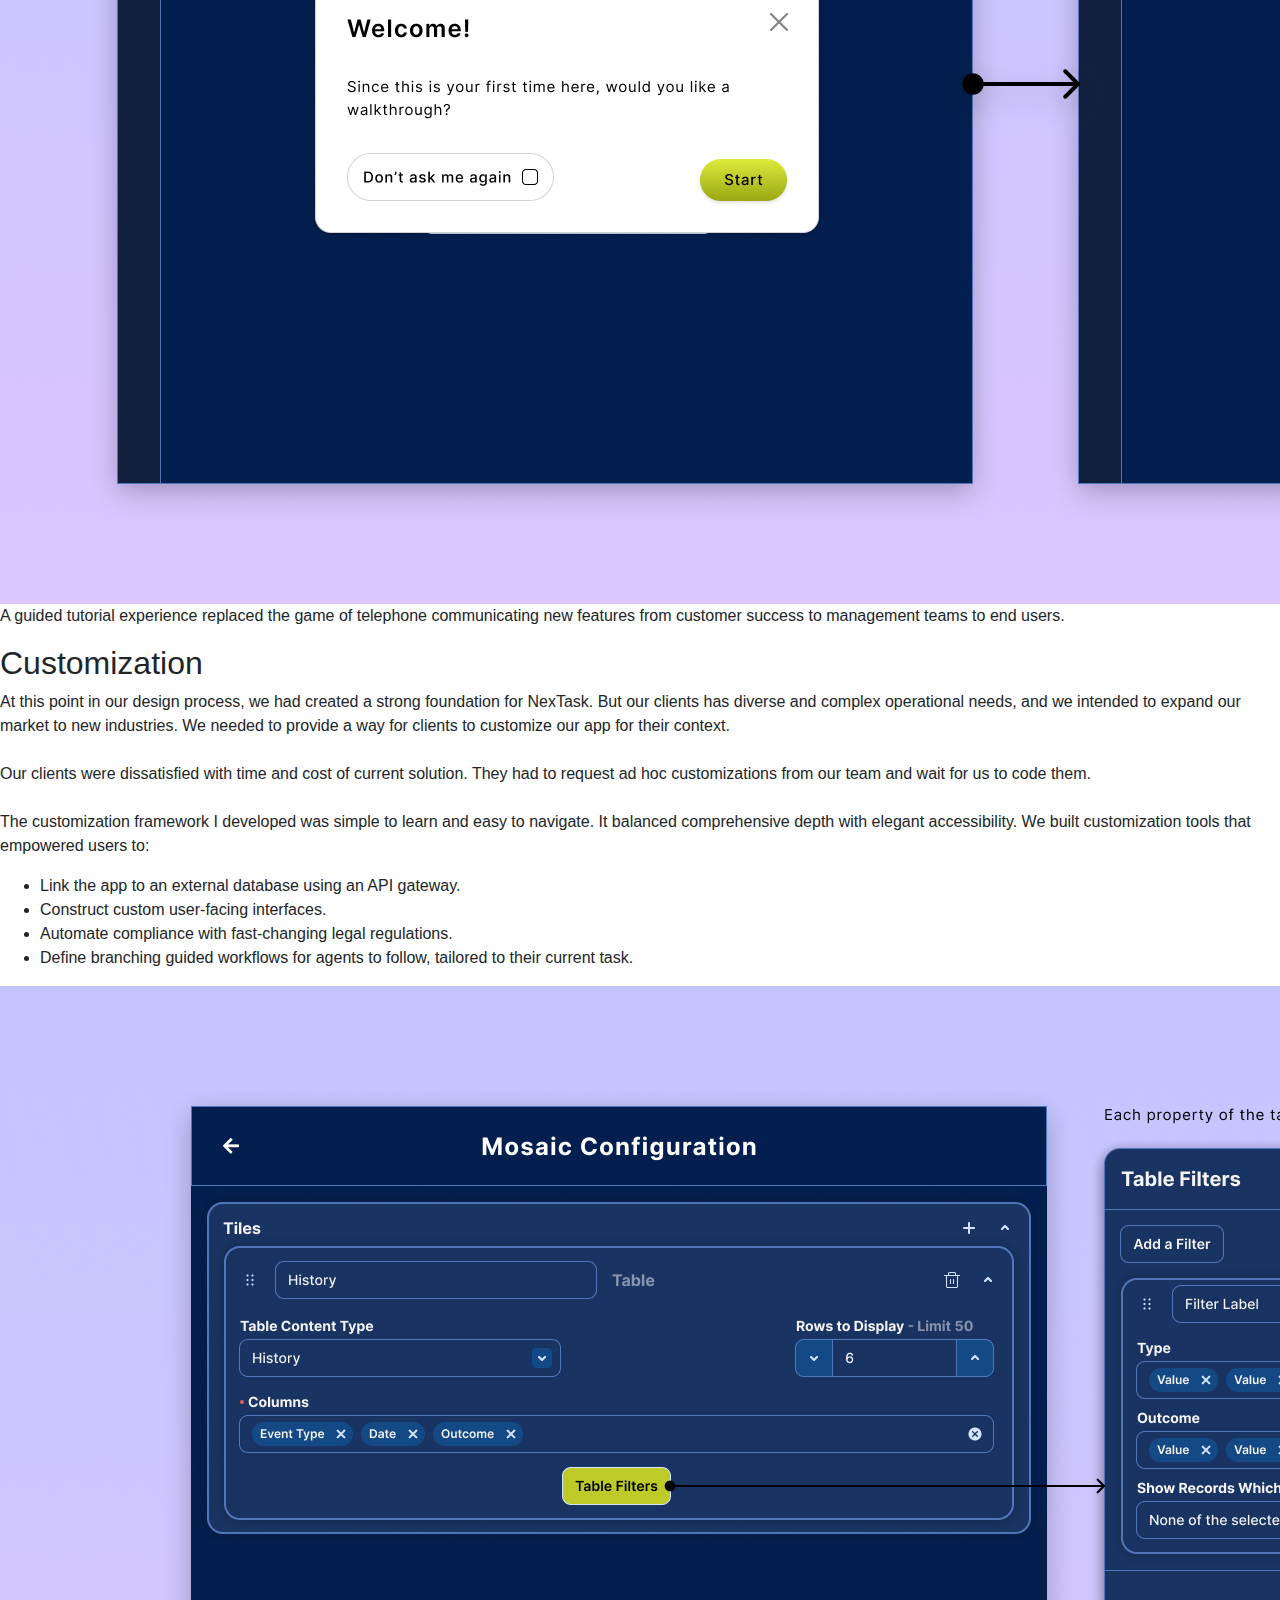
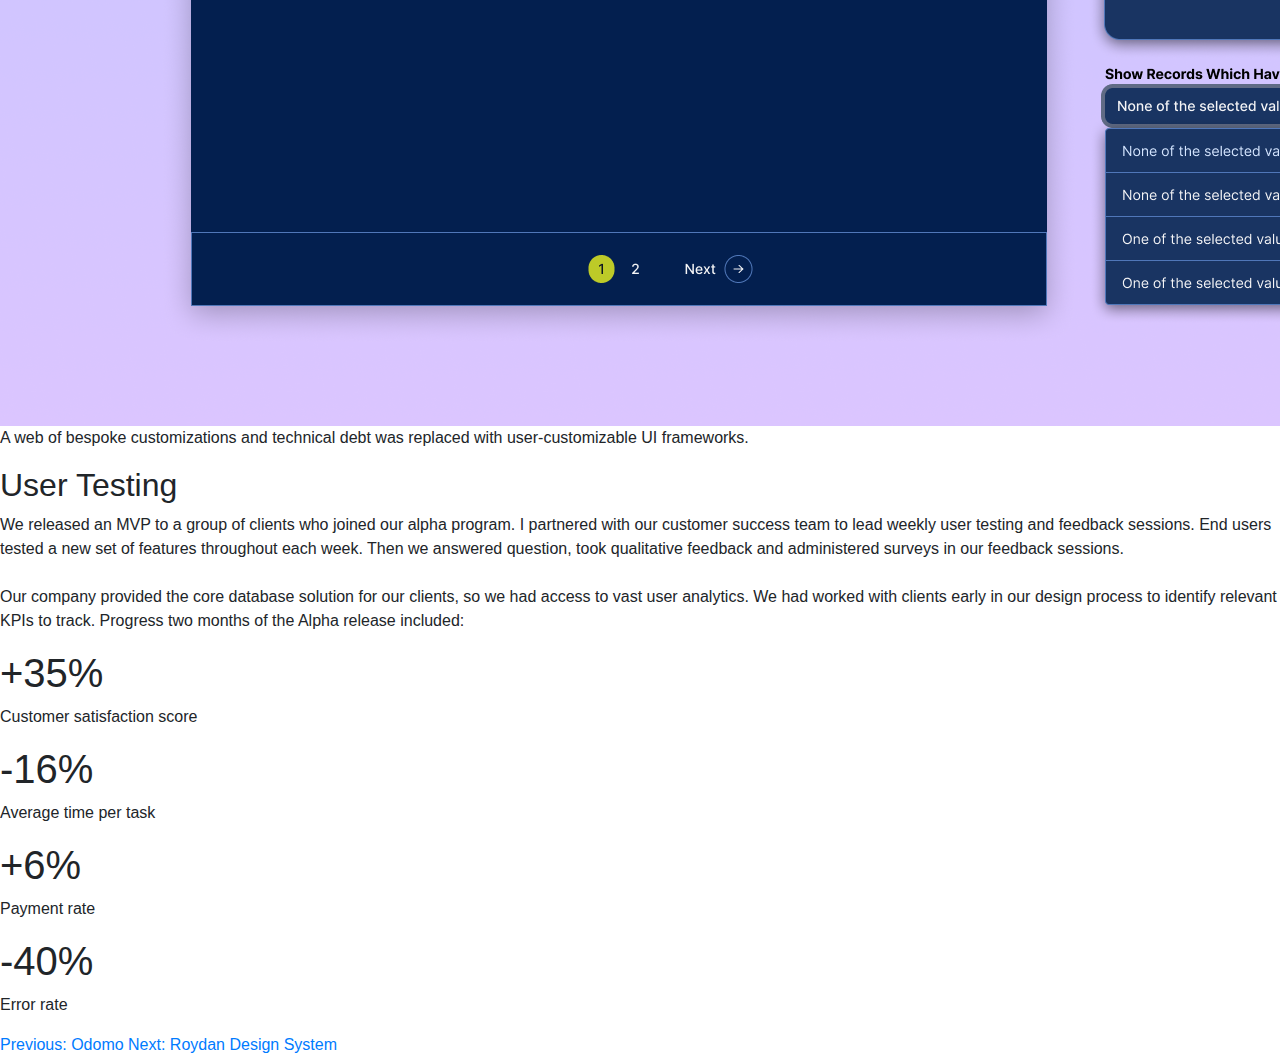
==== commit efbd0c9f: "removed password" ====
--- a/nextask/index.html
+++ b/nextask/index.html
@@ -1,836 +1,348 @@
 <!DOCTYPE html>
-<html class="staticrypt-html">
-    <head>
-        <meta charset="utf-8" />
-        <title>Protected Page</title>
-        <meta name="viewport" content="width=device-width, initial-scale=1" />
-
-        <!-- do not cache this page -->
-        <meta http-equiv="cache-control" content="max-age=0" />
-        <meta http-equiv="cache-control" content="no-cache" />
-        <meta http-equiv="expires" content="0" />
-        <meta http-equiv="expires" content="Tue, 01 Jan 1980 1:00:00 GMT" />
-        <meta http-equiv="pragma" content="no-cache" />
-
-        <style>
-            .staticrypt-hr {
-                margin-top: 20px;
-                margin-bottom: 20px;
-                border: 0;
-                border-top: 1px solid #eee;
-            }
-
-            .staticrypt-page {
-                width: 360px;
-                padding: 8% 0 0;
-                margin: auto;
-                box-sizing: border-box;
-            }
-
-            .staticrypt-form {
-                position: relative;
-                z-index: 1;
-                background: #ffffff;
-                max-width: 360px;
-                margin: 0 auto 100px;
-                padding: 45px;
-                text-align: center;
-                box-shadow: 0 0 20px 0 rgba(0, 0, 0, 0.2), 0 5px 5px 0 rgba(0, 0, 0, 0.24);
-                border-radius: 16px;
-            }
-
-            .staticrypt-form input[type="password"] {
-                outline: 0;
-                background: #f2f2f2;
-                width: 100%;
-                border: 0;
-                margin: 0 0 15px;
-                padding: 15px;
-                box-sizing: border-box;
-                font-size: 16px;
-                border-radius: 8px;
-            }
-
-            .staticrypt-form .staticrypt-decrypt-button {
-                
-                outline: 0;
-                background: #E8D8FF;
-                width: 100%;
-                border: 0;
-                padding: 15px;
-                color: #000;
-                font-size: 16px;
-                border-radius: 8px;
-                cursor: pointer;
-            }
-
-            .staticrypt-form .staticrypt-decrypt-button:hover,
-            .staticrypt-form .staticrypt-decrypt-button:active,
-            .staticrypt-form .staticrypt-decrypt-button:focus {
-                background: #E8D8FF;
-                filter: brightness(92%);
-            }
-
-            .staticrypt-html {
-                height: 100%;
-            }
-
-            .staticrypt-body {
-                height: 100%;
-                margin: 0;
-            }
-
-            .staticrypt-content {
-                height: 100%;
-                margin-bottom: 1em;
-                background: #E8D8FF;
-                font-family: "Arial", sans-serif;
-                -webkit-font-smoothing: antialiased;
-                -moz-osx-font-smoothing: grayscale;
-            }
-
-            .staticrypt-instructions {
-                margin-top: -1em;
-                margin-bottom: 1em;
-            }
-
-            .staticrypt-title {
-                font-size: 1.5em;
-            }
-
-            label.staticrypt-remember {
-                display: flex;
-                align-items: center;
-                margin-bottom: 1em;
-            }
-
-            .staticrypt-remember input[type="checkbox"] {
-                transform: scale(1.5);
-                margin-right: 1em;
-            }
-
-            .hidden {
-                display: none !important;
-            }
-
-            .staticrypt-spinner-container {
-                height: 100%;
-                display: flex;
-                align-items: center;
-                justify-content: center;
-            }
-
-            .staticrypt-spinner {
-                display: inline-block;
-                width: 2rem;
-                height: 2rem;
-                vertical-align: text-bottom;
-                border: 0.25em solid gray;
-                border-right-color: transparent;
-                border-radius: 50%;
-                -webkit-animation: spinner-border 0.75s linear infinite;
-                animation: spinner-border 0.75s linear infinite;
-                animation-duration: 0.75s;
-                animation-timing-function: linear;
-                animation-delay: 0s;
-                animation-iteration-count: infinite;
-                animation-direction: normal;
-                animation-fill-mode: none;
-                animation-play-state: running;
-                animation-name: spinner-border;
-            }
-
-            @keyframes spinner-border {
-                100% {
-                    transform: rotate(360deg);
-                }
-            }
-        </style>
-    </head>
-
-    <body class="staticrypt-body">
-        <div id="staticrypt_loading" class="staticrypt-spinner-container">
-            <div class="staticrypt-spinner"></div>
-        </div>
-
-        <div id="staticrypt_content" class="staticrypt-content hidden">
-            <div class="staticrypt-page">
-                <div class="staticrypt-form">
-                    <div class="staticrypt-instructions">
-                        <p class="staticrypt-title">Protected Page</p>
-                        <p><p>The password is in my resume.</p>
-</p>
-                    </div>
-
-                    <hr class="staticrypt-hr" />
-
-                    <form id="staticrypt-form" action="#" method="post">
-                        <input
-                            id="staticrypt-password"
-                            type="password"
-                            name="password"
-                            placeholder="Password"
-                            autofocus
-                        />
-
-                        <label id="staticrypt-remember-label" class="staticrypt-remember hidden">
-                            <input id="staticrypt-remember" type="checkbox" name="remember" />
-                            Remember me
-                        </label>
-
-                        <input type="submit" class="staticrypt-decrypt-button" value="View Case Study" />
-                    </form>
-                </div>
-            </div>
-        </div>
-
-        <script>
-            // these variables will be filled when generating the file - the template format is 'variable_name'
-            const staticryptInitiator = 
-            ((function(){
-  const exports = {};
-  const cryptoEngine = ((function(){
-  const exports = {};
-  const { subtle } = crypto;
-
-const IV_BITS = 16 * 8;
-const HEX_BITS = 4;
-const ENCRYPTION_ALGO = "AES-CBC";
-
-/**
- * Translates between utf8 encoded hexadecimal strings
- * and Uint8Array bytes.
- */
-const HexEncoder = {
-    /**
-     * hex string -> bytes
-     * @param {string} hexString
-     * @returns {Uint8Array}
-     */
-    parse: function (hexString) {
-        if (hexString.length % 2 !== 0) throw "Invalid hexString";
-        const arrayBuffer = new Uint8Array(hexString.length / 2);
-
-        for (let i = 0; i < hexString.length; i += 2) {
-            const byteValue = parseInt(hexString.substring(i, i + 2), 16);
-            if (isNaN(byteValue)) {
-                throw "Invalid hexString";
-            }
-            arrayBuffer[i / 2] = byteValue;
-        }
-        return arrayBuffer;
-    },
-
-    /**
-     * bytes -> hex string
-     * @param {Uint8Array} bytes
-     * @returns {string}
-     */
-    stringify: function (bytes) {
-        const hexBytes = [];
-
-        for (let i = 0; i < bytes.length; ++i) {
-            let byteString = bytes[i].toString(16);
-            if (byteString.length < 2) {
-                byteString = "0" + byteString;
-            }
-            hexBytes.push(byteString);
-        }
-        return hexBytes.join("");
-    },
-};
-
-/**
- * Translates between utf8 strings and Uint8Array bytes.
- */
-const UTF8Encoder = {
-    parse: function (str) {
-        return new TextEncoder().encode(str);
-    },
-
-    stringify: function (bytes) {
-        return new TextDecoder().decode(bytes);
-    },
-};
-
-/**
- * Salt and encrypt a msg with a password.
- */
-async function encrypt(msg, hashedPassword) {
-    // Must be 16 bytes, unpredictable, and preferably cryptographically random. However, it need not be secret.
-    // https://developer.mozilla.org/en-US/docs/Web/API/SubtleCrypto/encrypt#parameters
-    const iv = crypto.getRandomValues(new Uint8Array(IV_BITS / 8));
-
-    const key = await subtle.importKey("raw", HexEncoder.parse(hashedPassword), ENCRYPTION_ALGO, false, ["encrypt"]);
-
-    const encrypted = await subtle.encrypt(
-        {
-            name: ENCRYPTION_ALGO,
-            iv: iv,
-        },
-        key,
-        UTF8Encoder.parse(msg)
-    );
-
-    // iv will be 32 hex characters, we prepend it to the ciphertext for use in decryption
-    return HexEncoder.stringify(iv) + HexEncoder.stringify(new Uint8Array(encrypted));
-}
-exports.encrypt = encrypt;
-
-/**
- * Decrypt a salted msg using a password.
- *
- * @param {string} encryptedMsg
- * @param {string} hashedPassword
- * @returns {Promise<string>}
- */
-async function decrypt(encryptedMsg, hashedPassword) {
-    const ivLength = IV_BITS / HEX_BITS;
-    const iv = HexEncoder.parse(encryptedMsg.substring(0, ivLength));
-    const encrypted = encryptedMsg.substring(ivLength);
-
-    const key = await subtle.importKey("raw", HexEncoder.parse(hashedPassword), ENCRYPTION_ALGO, false, ["decrypt"]);
-
-    const outBuffer = await subtle.decrypt(
-        {
-            name: ENCRYPTION_ALGO,
-            iv: iv,
-        },
-        key,
-        HexEncoder.parse(encrypted)
-    );
-
-    return UTF8Encoder.stringify(new Uint8Array(outBuffer));
-}
-exports.decrypt = decrypt;
-
-/**
- * Salt and hash the password so it can be stored in localStorage without opening a password reuse vulnerability.
- *
- * @param {string} password
- * @param {string} salt
- * @returns {Promise<string>}
- */
-async function hashPassword(password, salt) {
-    // we hash the password in multiple steps, each adding more iterations. This is because we used to allow less
-    // iterations, so for backward compatibility reasons, we need to support going from that to more iterations.
-    let hashedPassword = await hashLegacyRound(password, salt);
-
-    hashedPassword = await hashSecondRound(hashedPassword, salt);
-
-    return hashThirdRound(hashedPassword, salt);
-}
-exports.hashPassword = hashPassword;
-
-/**
- * This hashes the password with 1k iterations. This is a low number, we need this function to support backwards
- * compatibility.
- *
- * @param {string} password
- * @param {string} salt
- * @returns {Promise<string>}
- */
-function hashLegacyRound(password, salt) {
-    return pbkdf2(password, salt, 1000, "SHA-1");
-}
-exports.hashLegacyRound = hashLegacyRound;
-
-/**
- * Add a second round of iterations. This is because we used to use 1k, so for backwards compatibility with
- * remember-me/autodecrypt links, we need to support going from that to more iterations.
- *
- * @param hashedPassword
- * @param salt
- * @returns {Promise<string>}
- */
-function hashSecondRound(hashedPassword, salt) {
-    return pbkdf2(hashedPassword, salt, 14000, "SHA-256");
-}
-exports.hashSecondRound = hashSecondRound;
-
-/**
- * Add a third round of iterations to bring total number to 600k. This is because we used to use 1k, then 15k, so for
- * backwards compatibility with remember-me/autodecrypt links, we need to support going from that to more iterations.
- *
- * @param hashedPassword
- * @param salt
- * @returns {Promise<string>}
- */
-function hashThirdRound(hashedPassword, salt) {
-    return pbkdf2(hashedPassword, salt, 585000, "SHA-256");
-}
-exports.hashThirdRound = hashThirdRound;
-
-/**
- * Salt and hash the password so it can be stored in localStorage without opening a password reuse vulnerability.
- *
- * @param {string} password
- * @param {string} salt
- * @param {int} iterations
- * @param {string} hashAlgorithm
- * @returns {Promise<string>}
- */
-async function pbkdf2(password, salt, iterations, hashAlgorithm) {
-    const key = await subtle.importKey("raw", UTF8Encoder.parse(password), "PBKDF2", false, ["deriveBits"]);
-
-    const keyBytes = await subtle.deriveBits(
-        {
-            name: "PBKDF2",
-            hash: hashAlgorithm,
-            iterations,
-            salt: UTF8Encoder.parse(salt),
-        },
-        key,
-        256
-    );
-
-    return HexEncoder.stringify(new Uint8Array(keyBytes));
-}
-
-function generateRandomSalt() {
-    const bytes = crypto.getRandomValues(new Uint8Array(128 / 8));
-
-    return HexEncoder.stringify(new Uint8Array(bytes));
-}
-exports.generateRandomSalt = generateRandomSalt;
-
-async function signMessage(hashedPassword, message) {
-    const key = await subtle.importKey(
-        "raw",
-        HexEncoder.parse(hashedPassword),
-        {
-            name: "HMAC",
-            hash: "SHA-256",
-        },
-        false,
-        ["sign"]
-    );
-    const signature = await subtle.sign("HMAC", key, UTF8Encoder.parse(message));
-
-    return HexEncoder.stringify(new Uint8Array(signature));
-}
-exports.signMessage = signMessage;
-
-function getRandomAlphanum() {
-    const possibleCharacters = "abcdefghijklmnopqrstuvwxyzABCDEFGHIJKLMNOPQRSTUVWXYZ0123456789";
-
-    let byteArray;
-    let parsedInt;
-
-    // Keep generating new random bytes until we get a value that falls
-    // within a range that can be evenly divided by possibleCharacters.length
-    do {
-        byteArray = crypto.getRandomValues(new Uint8Array(1));
-        // extract the lowest byte to get an int from 0 to 255 (probably unnecessary, since we're only generating 1 byte)
-        parsedInt = byteArray[0] & 0xff;
-    } while (parsedInt >= 256 - (256 % possibleCharacters.length));
-
-    // Take the modulo of the parsed integer to get a random number between 0 and totalLength - 1
-    const randomIndex = parsedInt % possibleCharacters.length;
-
-    return possibleCharacters[randomIndex];
-}
-
-/**
- * Generate a random string of a given length.
- *
- * @param {int} length
- * @returns {string}
- */
-function generateRandomString(length) {
-    let randomString = "";
-
-    for (let i = 0; i < length; i++) {
-        randomString += getRandomAlphanum();
-    }
-
-    return randomString;
-}
-exports.generateRandomString = generateRandomString;
-
-  return exports;
-})());
-const codec = ((function(){
-  const exports = {};
-  /**
- * Initialize the codec with the provided cryptoEngine - this return functions to encode and decode messages.
- *
- * @param cryptoEngine - the engine to use for encryption / decryption
- */
-function init(cryptoEngine) {
-    const exports = {};
-
-    /**
-     * Top-level function for encoding a message.
-     * Includes password hashing, encryption, and signing.
-     *
-     * @param {string} msg
-     * @param {string} password
-     * @param {string} salt
-     *
-     * @returns {string} The encoded text
-     */
-    async function encode(msg, password, salt) {
-        const hashedPassword = await cryptoEngine.hashPassword(password, salt);
-
-        const encrypted = await cryptoEngine.encrypt(msg, hashedPassword);
-
-        // we use the hashed password in the HMAC because this is effectively what will be used a password (so we can store
-        // it in localStorage safely, we don't use the clear text password)
-        const hmac = await cryptoEngine.signMessage(hashedPassword, encrypted);
-
-        return hmac + encrypted;
-    }
-    exports.encode = encode;
-
-    /**
-     * Encode using a password that has already been hashed. This is useful to encode multiple messages in a row, that way
-     * we don't need to hash the password multiple times.
-     *
-     * @param {string} msg
-     * @param {string} hashedPassword
-     *
-     * @returns {string} The encoded text
-     */
-    async function encodeWithHashedPassword(msg, hashedPassword) {
-        const encrypted = await cryptoEngine.encrypt(msg, hashedPassword);
-
-        // we use the hashed password in the HMAC because this is effectively what will be used a password (so we can store
-        // it in localStorage safely, we don't use the clear text password)
-        const hmac = await cryptoEngine.signMessage(hashedPassword, encrypted);
-
-        return hmac + encrypted;
-    }
-    exports.encodeWithHashedPassword = encodeWithHashedPassword;
-
-    /**
-     * Top-level function for decoding a message.
-     * Includes signature check and decryption.
-     *
-     * @param {string} signedMsg
-     * @param {string} hashedPassword
-     * @param {string} salt
-     * @param {int} backwardCompatibleAttempt
-     * @param {string} originalPassword
-     *
-     * @returns {Object} {success: true, decoded: string} | {success: false, message: string}
-     */
-    async function decode(signedMsg, hashedPassword, salt, backwardCompatibleAttempt = 0, originalPassword = "") {
-        const encryptedHMAC = signedMsg.substring(0, 64);
-        const encryptedMsg = signedMsg.substring(64);
-        const decryptedHMAC = await cryptoEngine.signMessage(hashedPassword, encryptedMsg);
-
-        if (decryptedHMAC !== encryptedHMAC) {
-            // we have been raising the number of iterations in the hashing algorithm multiple times, so to support the old
-            // remember-me/autodecrypt links we need to try bringing the old hashes up to speed.
-            originalPassword = originalPassword || hashedPassword;
-            if (backwardCompatibleAttempt === 0) {
-                const updatedHashedPassword = await cryptoEngine.hashThirdRound(originalPassword, salt);
-
-                return decode(signedMsg, updatedHashedPassword, salt, backwardCompatibleAttempt + 1, originalPassword);
-            }
-            if (backwardCompatibleAttempt === 1) {
-                let updatedHashedPassword = await cryptoEngine.hashSecondRound(originalPassword, salt);
-                updatedHashedPassword = await cryptoEngine.hashThirdRound(updatedHashedPassword, salt);
-
-                return decode(signedMsg, updatedHashedPassword, salt, backwardCompatibleAttempt + 1, originalPassword);
-            }
-
-            return { success: false, message: "Signature mismatch" };
-        }
-
-        return {
-            success: true,
-            decoded: await cryptoEngine.decrypt(encryptedMsg, hashedPassword),
-        };
-    }
-    exports.decode = decode;
-
-    return exports;
-}
-exports.init = init;
-
-  return exports;
-})());
-const decode = codec.init(cryptoEngine).decode;
-
-/**
- * Initialize the staticrypt module, that exposes functions callbable by the password_template.
- *
- * @param {{
- *  staticryptEncryptedMsgUniqueVariableName: string,
- *  isRememberEnabled: boolean,
- *  rememberDurationInDays: number,
- *  staticryptSaltUniqueVariableName: string,
- * }} staticryptConfig - object of data that is stored on the password_template at encryption time.
- *
- * @param {{
- *  rememberExpirationKey: string,
- *  rememberPassphraseKey: string,
- *  replaceHtmlCallback: function,
- *  clearLocalStorageCallback: function,
- * }} templateConfig - object of data that can be configured by a custom password_template.
- */
-function init(staticryptConfig, templateConfig) {
-    const exports = {};
-
-    /**
-     * Decrypt our encrypted page, replace the whole HTML.
-     *
-     * @param {string} hashedPassword
-     * @returns {Promise<boolean>}
-     */
-    async function decryptAndReplaceHtml(hashedPassword) {
-        const { staticryptEncryptedMsgUniqueVariableName, staticryptSaltUniqueVariableName } = staticryptConfig;
-        const { replaceHtmlCallback } = templateConfig;
-
-        const result = await decode(
-            staticryptEncryptedMsgUniqueVariableName,
-            hashedPassword,
-            staticryptSaltUniqueVariableName
-        );
-        if (!result.success) {
-            return false;
-        }
-        const plainHTML = result.decoded;
-
-        // if the user configured a callback call it, otherwise just replace the whole HTML
-        if (typeof replaceHtmlCallback === "function") {
-            replaceHtmlCallback(plainHTML);
-        } else {
-            document.write(plainHTML);
-            document.close();
-        }
-
-        return true;
-    }
-
-    /**
-     * Attempt to decrypt the page and replace the whole HTML.
-     *
-     * @param {string} password
-     * @param {boolean} isRememberChecked
-     *
-     * @returns {Promise<{isSuccessful: boolean, hashedPassword?: string}>} - we return an object, so that if we want to
-     *   expose more information in the future we can do it without breaking the password_template
-     */
-    async function handleDecryptionOfPage(password, isRememberChecked) {
-        const { staticryptSaltUniqueVariableName } = staticryptConfig;
-
-        // decrypt and replace the whole page
-        const hashedPassword = await cryptoEngine.hashPassword(password, staticryptSaltUniqueVariableName);
-        return handleDecryptionOfPageFromHash(hashedPassword, isRememberChecked);
-    }
-    exports.handleDecryptionOfPage = handleDecryptionOfPage;
-
-    async function handleDecryptionOfPageFromHash(hashedPassword, isRememberChecked) {
-        const { isRememberEnabled, rememberDurationInDays } = staticryptConfig;
-        const { rememberExpirationKey, rememberPassphraseKey } = templateConfig;
-
-        const isDecryptionSuccessful = await decryptAndReplaceHtml(hashedPassword);
-
-        if (!isDecryptionSuccessful) {
-            return {
-                isSuccessful: false,
-                hashedPassword,
-            };
-        }
-
-        // remember the hashedPassword and set its expiration if necessary
-        if (isRememberEnabled && isRememberChecked) {
-            window.localStorage.setItem(rememberPassphraseKey, hashedPassword);
-
-            // set the expiration if the duration isn't 0 (meaning no expiration)
-            if (rememberDurationInDays > 0) {
-                window.localStorage.setItem(
-                    rememberExpirationKey,
-                    (new Date().getTime() + rememberDurationInDays * 24 * 60 * 60 * 1000).toString()
-                );
-            }
-        }
-
-        return {
-            isSuccessful: true,
-            hashedPassword,
-        };
-    }
-    exports.handleDecryptionOfPageFromHash = handleDecryptionOfPageFromHash;
-
-    /**
-     * Clear localstorage from staticrypt related values
-     */
-    function clearLocalStorage() {
-        const { clearLocalStorageCallback, rememberExpirationKey, rememberPassphraseKey } = templateConfig;
-
-        if (typeof clearLocalStorageCallback === "function") {
-            clearLocalStorageCallback();
-        } else {
-            localStorage.removeItem(rememberPassphraseKey);
-            localStorage.removeItem(rememberExpirationKey);
-        }
-    }
-
-    async function handleDecryptOnLoad() {
-        let isSuccessful = await decryptOnLoadFromUrl();
-
-        if (!isSuccessful) {
-            isSuccessful = await decryptOnLoadFromRememberMe();
-        }
-
-        return { isSuccessful };
-    }
-    exports.handleDecryptOnLoad = handleDecryptOnLoad;
-
-    /**
-     * Clear storage if we are logging out
-     *
-     * @returns {boolean} - whether we logged out
-     */
-    function logoutIfNeeded() {
-        const logoutKey = "staticrypt_logout";
-
-        // handle logout through query param
-        const queryParams = new URLSearchParams(window.location.search);
-        if (queryParams.has(logoutKey)) {
-            clearLocalStorage();
-            return true;
-        }
-
-        // handle logout through URL fragment
-        const hash = window.location.hash.substring(1);
-        if (hash.includes(logoutKey)) {
-            clearLocalStorage();
-            return true;
-        }
-
-        return false;
-    }
-
-    /**
-     * To be called on load: check if we want to try to decrypt and replace the HTML with the decrypted content, and
-     * try to do it if needed.
-     *
-     * @returns {Promise<boolean>} true if we derypted and replaced the whole page, false otherwise
-     */
-    async function decryptOnLoadFromRememberMe() {
-        const { rememberDurationInDays } = staticryptConfig;
-        const { rememberExpirationKey, rememberPassphraseKey } = templateConfig;
-
-        // if we are login out, terminate
-        if (logoutIfNeeded()) {
-            return false;
-        }
-
-        // if there is expiration configured, check if we're not beyond the expiration
-        if (rememberDurationInDays && rememberDurationInDays > 0) {
-            const expiration = localStorage.getItem(rememberExpirationKey),
-                isExpired = expiration && new Date().getTime() > parseInt(expiration);
-
-            if (isExpired) {
-                clearLocalStorage();
-                return false;
-            }
-        }
-
-        const hashedPassword = localStorage.getItem(rememberPassphraseKey);
-
-        if (hashedPassword) {
-            // try to decrypt
-            const isDecryptionSuccessful = await decryptAndReplaceHtml(hashedPassword);
-
-            // if the decryption is unsuccessful the password might be wrong - silently clear the saved data and let
-            // the user fill the password form again
-            if (!isDecryptionSuccessful) {
-                clearLocalStorage();
-                return false;
-            }
-
-            return true;
-        }
-
-        return false;
-    }
-
-    async function decryptOnLoadFromUrl() {
-        const passwordKey = "staticrypt_pwd";
-        const rememberMeKey = "remember_me";
-
-        // try to get the password from the query param (for backward compatibility - we now want to avoid this method,
-        // since it sends the hashed password to the server which isn't needed)
-        const queryParams = new URLSearchParams(window.location.search);
-        const hashedPasswordQuery = queryParams.get(passwordKey);
-        const rememberMeQuery = queryParams.get(rememberMeKey);
-
-        const urlFragment = window.location.hash.substring(1);
-        // get the password from the url fragment
-        const hashedPasswordRegexMatch = urlFragment.match(new RegExp(passwordKey + "=([^&]*)"));
-        const hashedPasswordFragment = hashedPasswordRegexMatch ? hashedPasswordRegexMatch[1] : null;
-        const rememberMeFragment = urlFragment.includes(rememberMeKey);
-
-        const hashedPassword = hashedPasswordFragment || hashedPasswordQuery;
-        const rememberMe = rememberMeFragment || rememberMeQuery;
-
-        if (hashedPassword) {
-            return handleDecryptionOfPageFromHash(hashedPassword, rememberMe);
-        }
-
-        return false;
-    }
-
-    return exports;
-}
-exports.init = init;
-
-  return exports;
-})());
-        ;
-            const templateError = "template_error",
-                isRememberEnabled = true,
-                staticryptConfig = {"staticryptEncryptedMsgUniqueVariableName":"[base64]","isRememberEnabled":true,"rememberDurationInDays":0,"staticryptSaltUniqueVariableName":"a459eca06d075b0471bc49735ad3e7c9"};
-
-            // you can edit these values to customize some of the behavior of StatiCrypt
-            const templateConfig = {
-                rememberExpirationKey: "staticrypt_expiration",
-                rememberPassphraseKey: "staticrypt_passphrase",
-                replaceHtmlCallback: null,
-                clearLocalStorageCallback: null,
-            };
-
-            // init the staticrypt engine
-            const staticrypt = staticryptInitiator.init(staticryptConfig, templateConfig);
-
-            // try to automatically decrypt on load if there is a saved password
-            window.onload = async function () {
-                const { isSuccessful } = await staticrypt.handleDecryptOnLoad();
-
-                // if we didn't decrypt anything on load, show the password prompt. Otherwise the content has already been
-                // replaced, no need to do anything
-                if (!isSuccessful) {
-                    // hide loading screen
-                    document.getElementById("staticrypt_loading").classList.add("hidden");
-                    document.getElementById("staticrypt_content").classList.remove("hidden");
-                    document.getElementById("staticrypt-password").focus();
-
-                    // show the remember me checkbox
-                    if (isRememberEnabled) {
-                        document.getElementById("staticrypt-remember-label").classList.remove("hidden");
-                    }
-                }
-            };
-
-            // handle password form submission
-            document.getElementById("staticrypt-form").addEventListener("submit", async function (e) {
-                e.preventDefault();
-
-                const password = document.getElementById("staticrypt-password").value,
-                    isRememberChecked = document.getElementById("staticrypt-remember").checked;
-
-                const { isSuccessful } = await staticrypt.handleDecryptionOfPage(password, isRememberChecked);
-
-                if (!isSuccessful) {
-                    alert(templateError);
-                }
-            });
-        </script>
-    </body>
+<html lang="en">
+ <head>
+   <title>Project - Enterprise Platform</title>
+   <meta name="viewport" content="width=device-width, initial-scale=1">
+   <link rel="canonical" href="https://willckyle.github.io/" />
+   <link rel="manifest" href="../manifest.json">
+
+
+   <link rel="apple-touch-icon" size="192x192" href="../img/favicon192.png">
+   <link rel="apple-touch-icon" size="512x512" href="../img/favicon512.png">
+   <link rel="icon" href="../img/favicon.png">
+
+
+   <link rel="preconnect" href="https://fonts.googleapis.com">
+    <link rel="preconnect" href="https://fonts.gstatic.com" crossorigin>
+    <link href="https://fonts.googleapis.com/css2?family=Montserrat:ital,wght@0,100..900;1,100..900&display=swap" rel="stylesheet">
+   <link rel="stylesheet" href="https://stackpath.bootstrapcdn.com/bootstrap/4.5.0/css/bootstrap.min.css" />
+   <link rel="stylesheet" href="https://stackpath.bootstrapcdn.com/font-awesome/4.7.0/css/font-awesome.min.css" />
+   <link rel="stylesheet" href="https://unpkg.com/aos@next/dist/aos.css" />
+   <link rel="stylesheet" href="../style.css" />
+
+
+   <script src="https://code.jquery.com/jquery-3.5.1.slim.min.js" integrity="sha384-DfXdz2htPH0lsSSs5nCTpuj/zy4C+OGpamoFVy38MVBnE+IbbVYUew+OrCXaRkfj" crossorigin="anonymous"></script>
+   <script src="https://cdn.jsdelivr.net/npm/popper.js@1.16.0/dist/umd/popper.min.js" integrity="sha384-Q6E9RHvbIyZFJoft+2mJbHaEWldlvI9IOYy5n3zV9zzTtmI3UksdQRVvoxMfooAo" crossorigin="anonymous"></script>
+   <script src="https://stackpath.bootstrapcdn.com/bootstrap/4.5.0/js/bootstrap.min.js" integrity="sha384-OgVRvuATP1z7JjHLkuOU7Xw704+h835Lr+6QL9UvYjZE3Ipu6Tp75j7Bh/kR0JKI" crossorigin="anonymous"></script>
+   <script src="../main.js"></script>
+
+
+
+
+ </head>
+
+
+<body>
+
+
+ <nav class="fixed-top" role="navigation" >
+
+
+       <ul class="navigation-bar">
+
+
+         <li class="navigation-item">
+           <a class="navigation-link project-link" href="../#projects">Projects</a>
+         </li>
+         <li>
+          <a href="../" class="wk"><img src="../img/WK.png" alt="WK Logo"></a>
+         </li>
+         <li class="navigation-item">
+           <a class="navigation-link contact-link" href="../#contact">Contact</a>
+         </li>
+
+
+
+
+       </ul>
+
+
+ </nav>
+
+
+ <div class="project-page">
+  
+   <h1 class="title">NexTask</h1>
+
+
+   <div class="tags">
+     <div class="tag">Product Strategy</div>
+     <div class="tag">User Research</div>
+     <div class="tag">UX/UI Design</div>
+     <div class="tag">Enterprise</div>
+   </div>
+  
+
+
+ 
+
+
+   <figure>
+     <img src="../img/n1.png" alt="Cover image of an enterprise call center UI."></img>
+   </figure>
+  
+   <h3 class="summary">
+     I led the redesign of a suite of SAAS enterprise products into a single web app.
+   </h3>
+
+
+
+
+   <div class="role">
+   <p>
+     <b style="font-weight: bold;">Role:   </b>Product Design Lead <br><br>
+     <b style="font-weight: bold;">Duration:   </b>16 Months <br><br>
+     <a href="https://nextasksolutions.com/">Product Website</a>
+   </p>
+ </div>
+
+
+   <h2>The Challenge</h2>
+   <p>Our users needed to quickly update consumer information and collect payments during a call. But workflows in our legacy product were fragmented across several tools, all open on screen at once. These tools were packed with irrelevant information. Our users felt burnt out and overwhelmed from using our products all day.
+   </p>
+  
+  
+   <h2>The Solution</h2>
+     <p>I built stakeholder consensus to chart a design strategy for NexTask. We brought our suite of products into a single web-based app, significantly streamlined standard user flows and made them customizable by our enterprise customers. The new product yielded partnership offers from established communications platforms. Our revenue and customer outcomes greatly improved.
+   </p>
+    
+   <h2>Results after the alpha release:</h2>
+
+
+   <div class="flex">
+     <div style="width: 50%">
+       <h1>+35%</h1>
+       <p>Customer satisfaction score
+       </p>
+     </div>
+     <div style="width: 50%">
+       <h1>-16%</h1>
+       <p>Average time per task
+       </p>
+     </div>
+   </div>
+
+
+  
+      
+
+
+   <h2>User Research</h2>
+
+
+   <p>
+     My design process began with research into the pain points experienced by users of our existing product. I coordinated directly with the management teams of our clients to set up research efforts with our users. My user research methods included:
+   </p>
+   <ul>
+     <li>
+       Journey mapping cross-functional workflows
+     </li>
+     <li>
+       Field studies of existing solutions with contextual inquiry and structured interviews
+     </li>
+     <li> 
+       Tree tests to benchmark the information architecture followed by card sort ideation
+     </li>
+     <li>
+       User surveys to identify customer base priorities and expectations
+     </li>
+   </ul>
+   <figure>
+     <img src="../img/n3.png" alt="A complex journey map chart."></img>
+     <figcaption>
+       One of the cross-functional journey maps used to construct user personas.          </figcaption>
+   </figure>
+  
+  
+  
+  
+
+
+
+
+   <h2>Information Architecture</h2>
+
+
+   <p>
+     A major finding from the user research was that an inefficient information architecture slowed and complicated most workflows. Fixing this was a priority for all of our clients. Using insights from multiple rounds of tree testing and card sorting, I restructured key user journeys and the information architecture of our app.    
+   </p>
+
+
+   <figure>
+     <img src="../img/n2.png" alt="Many windows with 90's era UI overlapping on a desktop screen."></img>
+     <figcaption>This was a realistic example of a user's screen during a typical workflow.</figcaption>
+   </figure>
+  
+   <p>
+     For example, manager-level users needed to build and manage communications campaigns. The existing solution was scattered across several tools, hindering real-time intervention. The solution brought all the relevant tools and analytics into one dashboard.  
+   </p>
+
+
+   <figure>
+     <img src="../img/n4.png" alt="A call center manager dashboard UI."></img>
+     <figcaption>Our new task dashboard consolidated several dashboards and management tools into an elegant UI.</figcaption>
+   </figure>
+  
+  
+      
+
+
+
+
+   <h2>Accessibility</h2>
+
+
+   <p>
+    
+     We found that there was a large gap between the efficiency of a new user and an experienced user. Our clients wanted to reduce the weeks of expensive training for new hires and the ongoing training burden of new features.
+     <br><br>
+     Having understood these user priorities, we developed a strategy to make our app more accessible:
+   </p>
+
+
+   <ul>
+     <li>
+       We revamped and extended existing keyboard controls so the application was entirely navigable by keyboard.
+     </li>
+     <li>
+       We implemented several contextual ways to learn keyboard shortcuts. This included tooltips and hover states for buttons and menu items.
+     </li>
+     <li>
+       We created a growing library of walkthroughs to standardize user training and feature rollouts.
+     </li>
+     <li>
+       We provided a help menu with a single search field to find any feature in the app. Users could find all tutorials and keyboard controls in this dedicated location.
+     </li>
+   </ul>
+
+
+   <figure>
+     <img src="../img/n5.png" alt="A guided step-by-step tutorial."></img>
+     <figcaption>A guided tutorial experience replaced the game of telephone communicating new features from customer success to management teams to end users.</figcaption>
+   </figure>       
+
+
+
+
+
+
+  
+      
+
+
+
+
+   <h2>Customization</h2>
+
+
+   <p>
+     At this point in our design process, we had created a strong foundation for NexTask. But our clients has diverse and complex operational needs, and we intended to expand our market to new industries. We needed to provide a way for clients to customize our app for their context.
+     <br><br>
+     Our clients were dissatisfied with time and cost of current solution. They had to request ad hoc customizations from our team and wait for us to code them.
+     <br><br>
+     The customization framework I developed was simple to learn and easy to navigate. It balanced comprehensive depth with elegant accessibility. We built customization tools that empowered users to:
+   </p>
+
+
+   <ul>
+     <li>
+       Link the app to an external database using an API gateway.
+     </li>
+     <li>
+       Construct custom user-facing interfaces.
+     </li>
+     <li>
+       Automate compliance with fast-changing legal regulations.
+     </li>
+     <li>
+       Define branching guided workflows for agents to follow, tailored to their current task.
+     </li>
+   </ul>
+
+
+   <figure>
+     <img src="../img/n6.png" alt="A manager tool for interface customization. "></img>
+     <figcaption>A web of bespoke customizations and technical debt was replaced with user-customizable UI frameworks.</figcaption>
+   </figure>
+
+
+  
+      
+
+
+
+
+   <h2>User Testing</h2>
+
+
+   <p>
+     We released an MVP to a group of clients who joined our alpha program. I partnered with our customer success team to lead weekly user testing and feedback sessions. End users tested a new set of features throughout each week. Then we answered question, took qualitative feedback and administered surveys in our feedback sessions.
+     <br><br>
+     Our company provided the core database solution for our clients, so we had access to vast user analytics. We had worked with clients early in our design process to identify relevant KPIs to track. Progress two months of the Alpha release included:
+   </p>
+
+
+   <div class="flex">
+     <div style="width: 50%">
+       <h1>+35%</h1>
+       <p>
+         Customer satisfaction score
+       </p>
+     </div>
+     <div style="width: 50%">
+       <h1>-16%</h1>
+       <p>
+         Average time per task
+       </p>
+     </div>
+   </div>
+
+
+   <div class="flex">
+     <div style="width: 50%">
+       <h1>+6%</h1>
+       <p>
+         Payment rate
+       </p>
+     </div>
+     <div style="width: 50%">
+       <h1>-40%</h1>
+       <p>
+         Error rate
+       </p>
+     </div>
+   </div>
+
+
+  
+
+
+   <div class="next-frame">
+     <a class="next" href="../odomo/">
+       Previous: Odomo
+     </a>
+     <a class="next" href="../roydan-design-system/">
+       Next: Roydan Design System
+     </a>
+   </div>
+  
+
+
+ </div>
+
+
+<script src="https://unpkg.com/aos@next/dist/aos.js"></script>
+   <script>
+     AOS.init();
+   </script>
+
+
+
+
+ </body>
 </html>
+
+
+
+
+
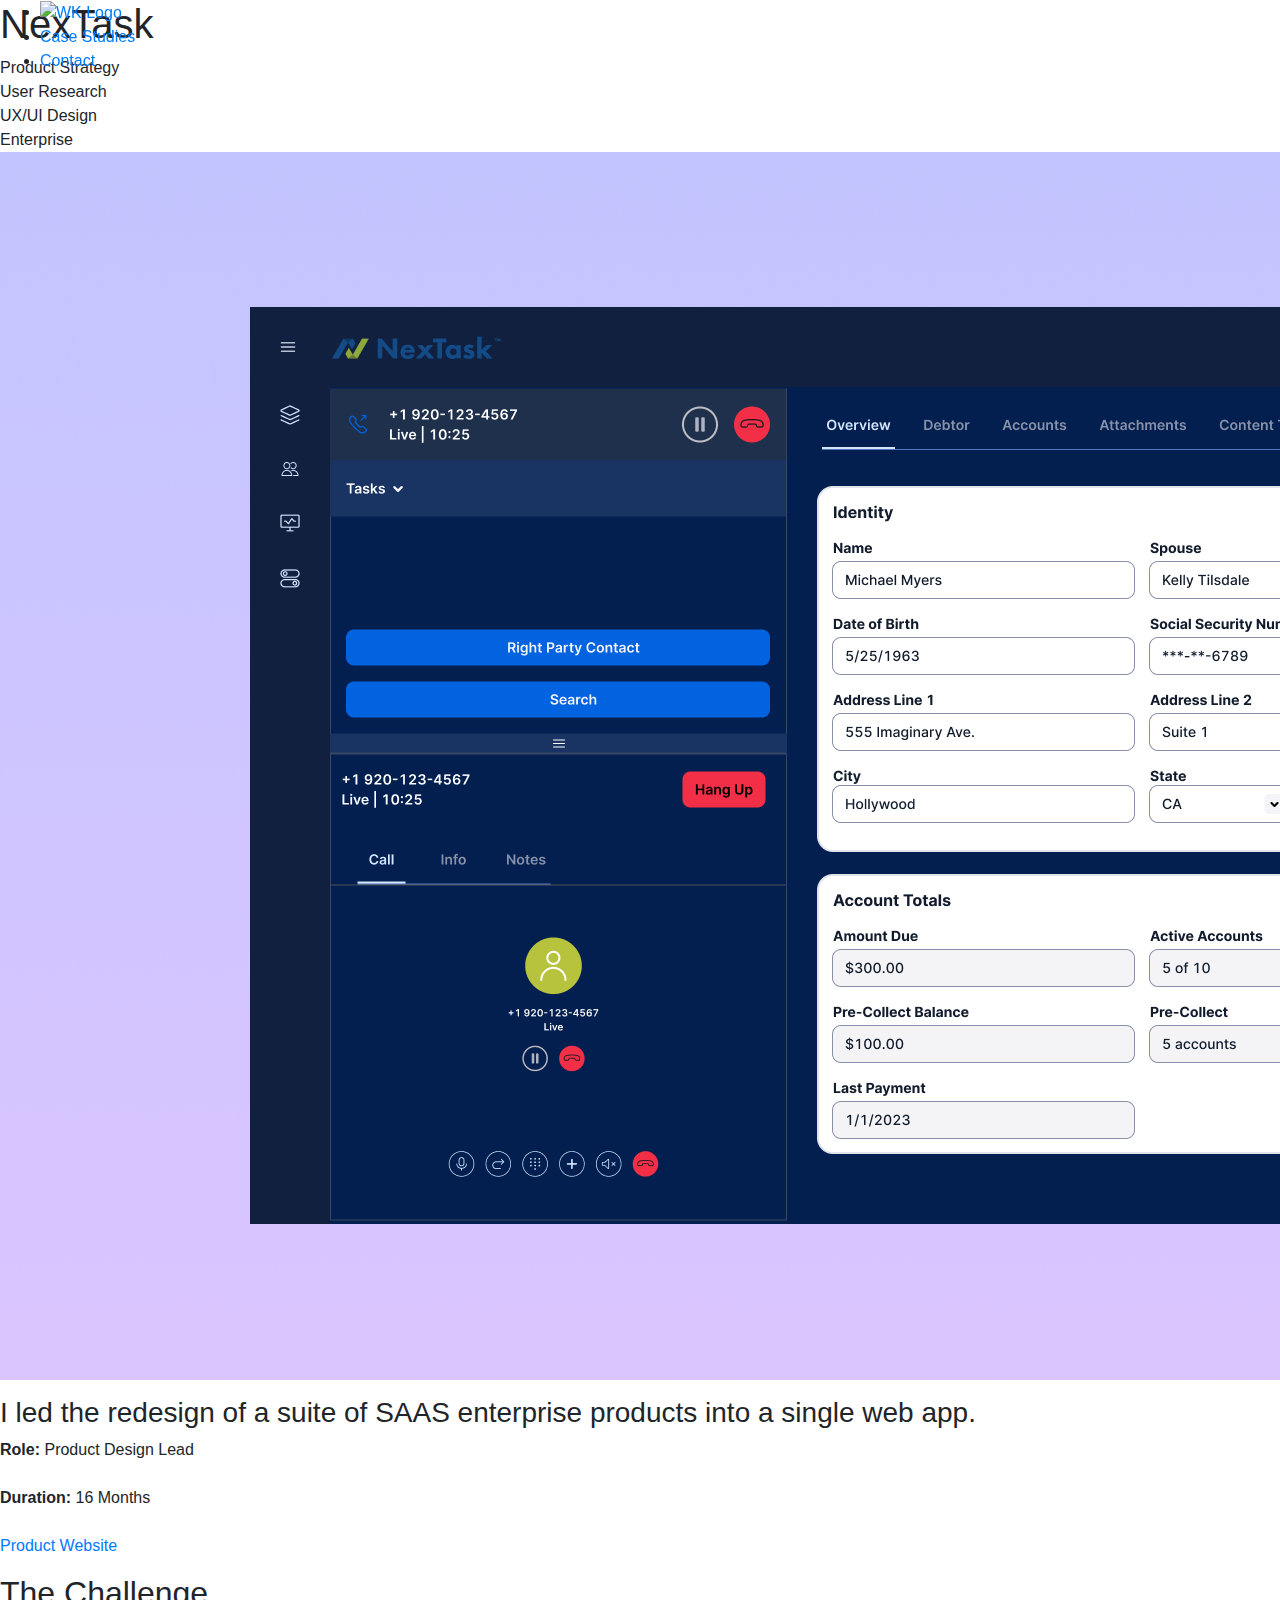
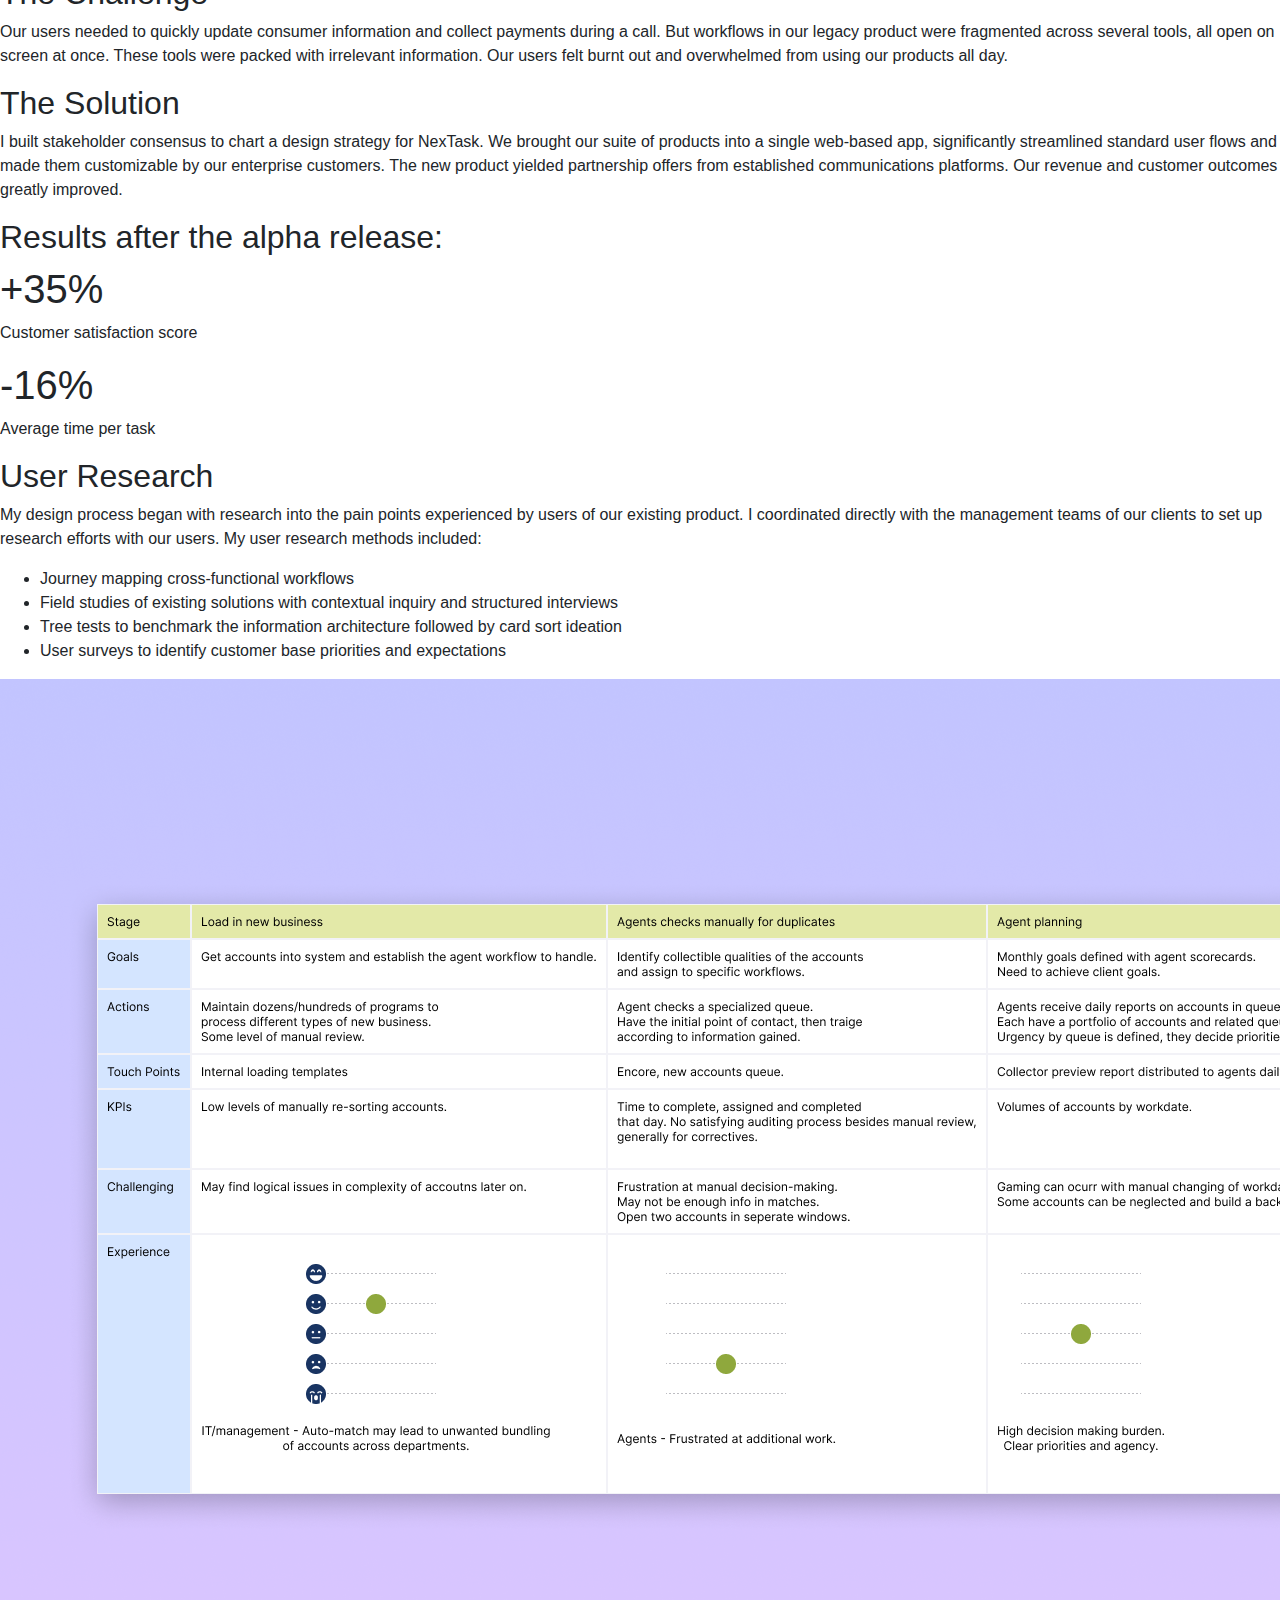
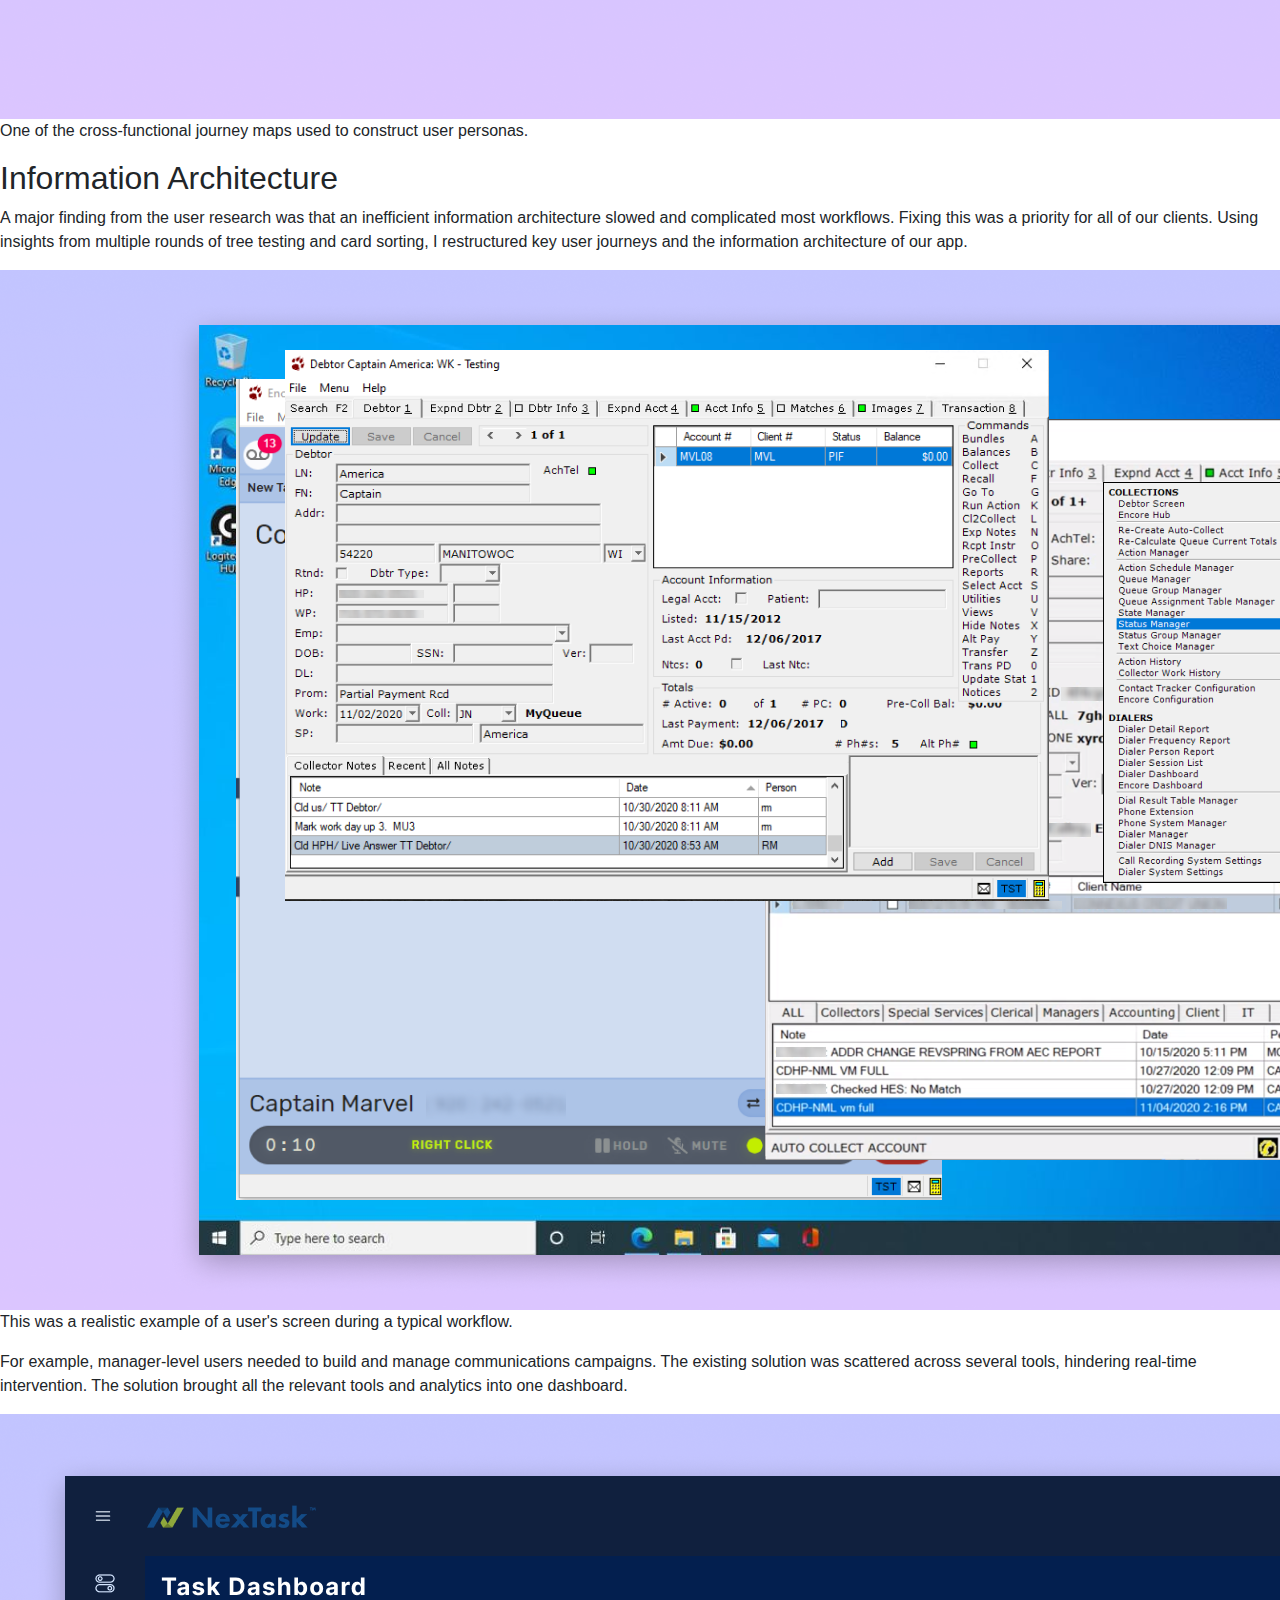
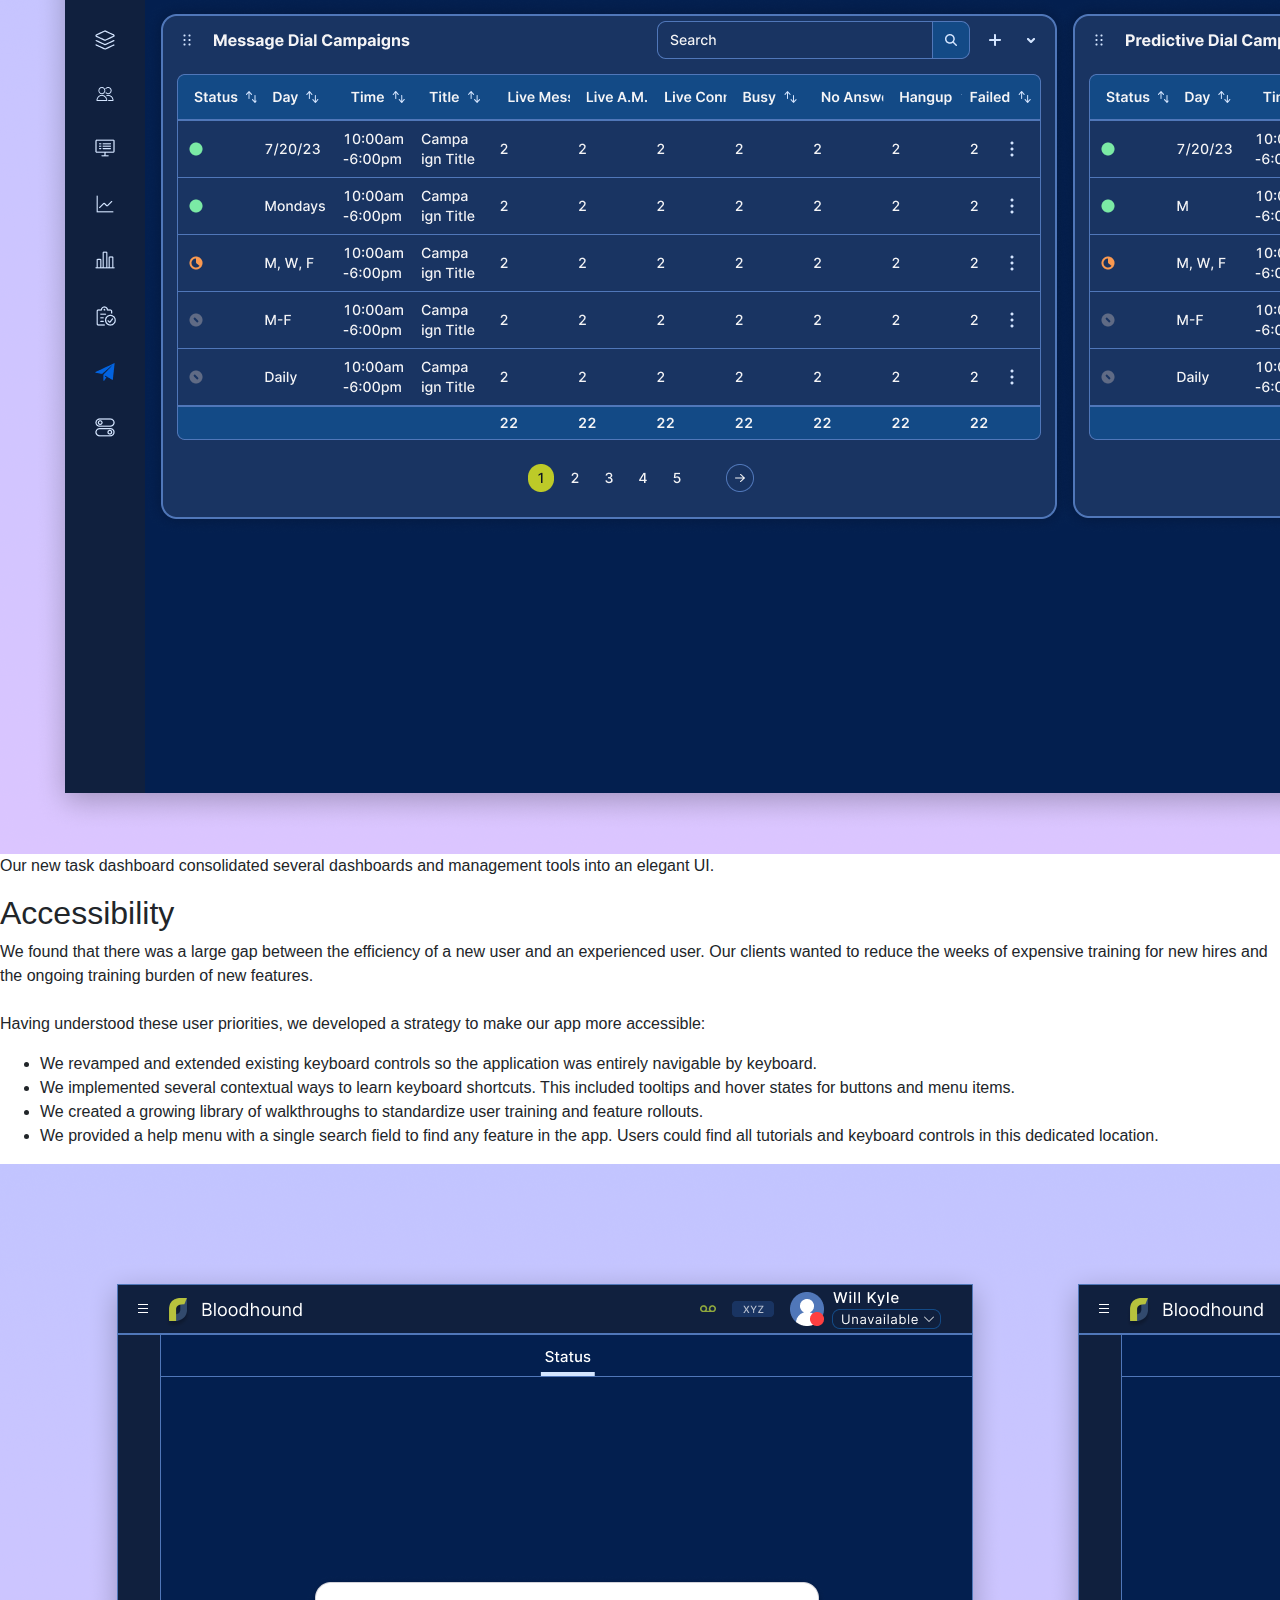
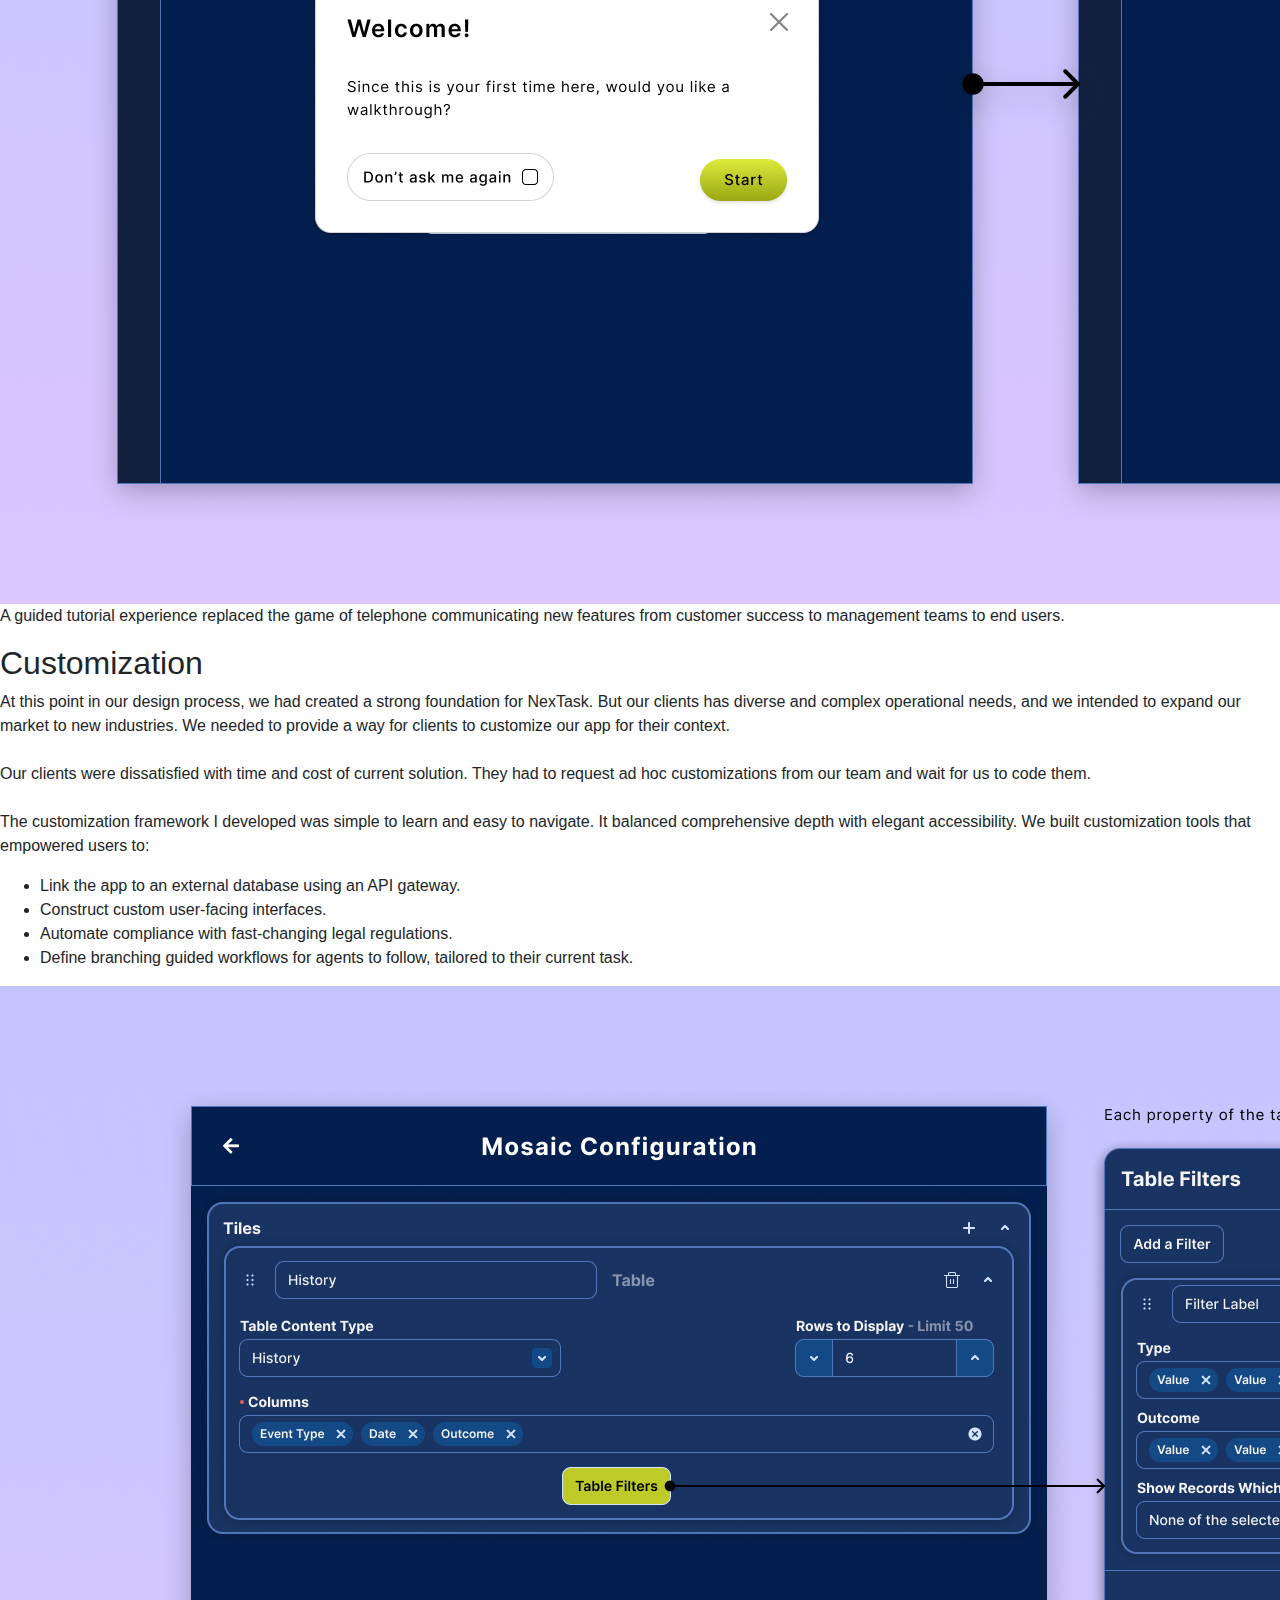
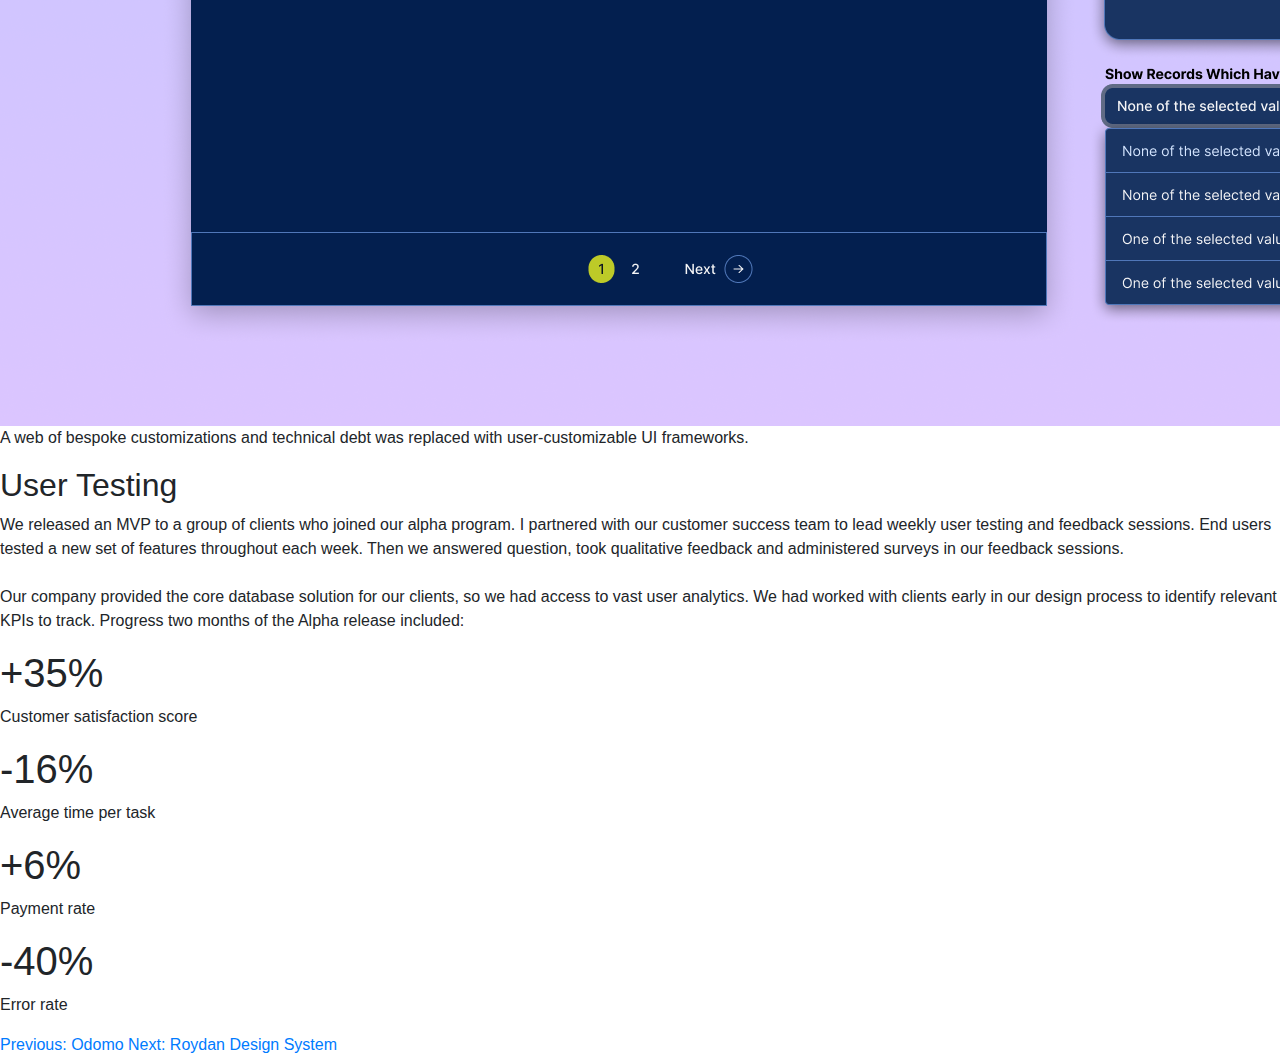
==== commit 85109b6e: "Product Owner Adjustments" ====
--- a/nextask/index.html
+++ b/nextask/index.html
@@ -40,13 +40,13 @@
 
        <ul class="navigation-bar">
 
-
-         <li class="navigation-item">
-           <a class="navigation-link project-link" href="../#projects">Projects</a>
-         </li>
-         <li>
+        <li>
           <a href="../" class="wk"><img src="../img/WK.png" alt="WK Logo"></a>
          </li>
+         <li class="navigation-item">
+           <a class="navigation-link project-link" href="../#projects">Case Studies</a>
+         </li>
+         
          <li class="navigation-item">
            <a class="navigation-link contact-link" href="../#contact">Contact</a>
          </li>
